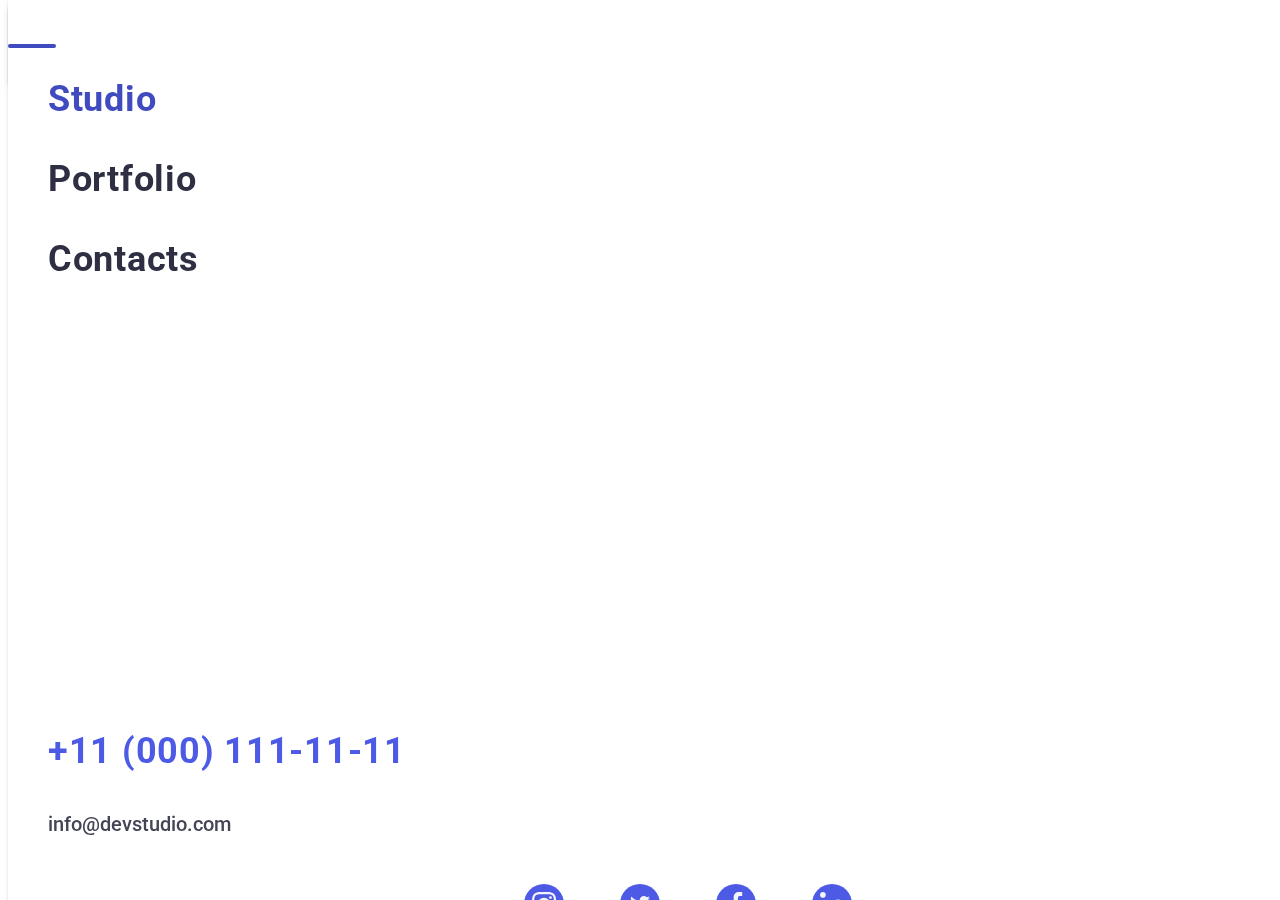
==== index.html @ 5cc1082a "." ====
<!DOCTYPE html>
<html lang="en">
  <head>
    <meta charset="UTF-8" />
    <meta name="viewport" content="width=device-width, initial-scale=1.0" />
    <title>Main Page</title>
    <link
      rel="stylesheet"
      href="https://cdnjs.cloudflare.com/ajax/libs/modern-normalize/1.1.0/modern-normalize.min.css"
      integrity="sha512-wpPYUAdjBVSE4KJnH1VR1HeZfpl1ub8YT/NKx4PuQ5NmX2tKuGu6U/JRp5y+Y8XG2tV+wKQpNHVUX03MfMFn9Q=="
      crossorigin="anonymous"
      referrerpolicy="no-referrer"
    />
    <link rel="preconnect" href="https://fonts.googleapis.com" />
    <link rel="preconnect" href="https://fonts.gstatic.com" crossorigin />
    <link
      href="https://fonts.googleapis.com/css2?family=Raleway:wght@800&family=Roboto:wght@400;500;700;900&display=swap"
      rel="stylesheet"
    />
    <link rel="stylesheet" href="./css/styles.css" />
    <link rel="stylesheet" href="./css/media.css" />
  </head>
  <body>
    <header class="header">
      <div class="container header-container">
        <nav class="header-nav">
          <a class="header-logo link" href="./index.html"
            >Web<span class="header-logo-studio">Studio</span></a
          >
          <button type="button" class="menu-open-btn" data-menu-open>
            <svg width="32" height="22" class="menu-open-icon">
               <use href="./images/icons.svg#icon-menu-burger"></use>
              </svg>
          </button>

          <ul class="header-list list">
            <li class="header-item">
              <a class="header-link link bottom-studio" href="./index.html"
                >Studio</a
              >
            </li>
            <li class="header-item">
              <a class="header-link link" href="./portfolio.html">Portfolio</a>
            </li>
            <li class="header-item">
              <a class="header-link link" href="">Contacts</a>
            </li>
          </ul>
        </nav>

        <address class="adress">
          <ul class="header-adress list">
            <li>
              <a class="link-tel link" href="mailto:info@devstudio.com"
                >info@devstudio.com</a
              >
            </li>
            <li>
              <a class="link-tel link" href="tel:+110001111111"
                >+11 (000) 111-11-11</a
              >
            </li>
          </ul>
        </address>
      </div>
     <div class="mob-menu is-hidden" data-menu>
       <div>
         <button type="button"  class="mob-menu-close-btn" data-menu-close>
            <svg class="mob-menu-close-btn-icon" width="8" height="8">
              <use href="./images/icons.svg#icon-close-black"></use>
            </svg>
          </button>
         <ul class="mob-menu-list list">
           <li class="mob-menu-item">
             <a class="mob-menu-link link bottom-studio" href="./index.html">Studio</a>
           </li>
           <li class="mob-menu-item">
             <a class="mob-menu-link link" href="./portfolio.html">Portfolio</a>
           </li>
           <li class="mob-menu-item">
             <a class="mob-menu-link link" href="">Contacts</a>
           </li>
          </ul>
       </div>
        <div>
          <ul class="mob-menu-adress list">
            <li class="mob-menu-adress-item">
               <a class="mob-menu-tel tel link" href="tel:+110001111111"
                >+11 (000) 111-11-11</a
              >
            </li>
            <li class="mob-menu-adress-item">
             <a class="mob-menu-tel link" href="mailto:info@devstudio.com"
                  >info@devstudio.com</a
                >
            </li>
          </ul>
          <ul class="mob-menu-soc-list list">
            <li class="mob-menu-soc-item">
              <a class="mob-menu-soc-link" href="">
                <svg width="24" height="24" class="mob-menu-soc-icon">
                  <use href="./images/icons.svg#icon-instagram"></use>
                </svg>
              </a>
            </li>
            <li class="mob-menu-soc-item">
              <a class="mob-menu-soc-link" href="">
                <svg width="24" height="20" class="mob-menu-soc-icon">
                  <use href="./images/icons.svg#icon-twitter"></use>
                </svg>
              </a>
            </li>
            <li class="mob-menu-soc-item">
              <a class="mob-menu-soc-link" href="">
                <svg width="24" height="24" class="mob-menu-soc-icon">
                  <use href="./images/icons.svg#icon-facebook"></use>
                </svg>
              </a>
            </li>
            <li class="mob-menu-soc-item">
              <a class="mob-menu-soc-link" href="">
                <svg width="24" height="24" class="mob-menu-soc-icon">
                  <use href="./images/icons.svg#icon-linkedin"></use>
                </svg>
              </a>
            </li>
          </ul>
        </div>
         
      </div>
    </header>
    <main>
      <!-- <section class="hero">
        <div class="container">
          <h1 class="hero-text">Effective Solutions for Your Business</h1>
          <button class="hero-btn" data-modal-open type="button">
            Order Service
          </button>
        </div>
      </section>

      <section class="about">
        <div class="container">
          <h2 class="visually-hidden">our program</h2>
          <ul class="about-list list">
            <li class="about-item">
              <div class="icon-container">
                <svg width="64">
                  <use href="./images/icons.svg#icon-antenna"></use>
                </svg>
              </div>
              <h3 class="about-top">Strategy</h3>
              <p class="about-bottom">
                Our goal is to identify the business problem to walk away with
                the perfect and creative solution.
              </p>
            </li>

            <li class="about-item">
              <div class="icon-container">
                <svg width="64">
                  <use href="./images/icons.svg#icon-clock"></use>
                </svg>
              </div>
              <h3 class="about-top">Punctuality</h3>
              <p class="about-bottom">
                Bring the key message to the brand's audience for the best price
                within the shortest possible time.
              </p>
            </li>

            <li class="about-item">
              <div class="icon-container">
                <svg width="64">
                  <use href="./images/icons.svg#icon-diagram"></use>
                </svg>
              </div>
              <h3 class="about-top">Diligence</h3>
              <p class="about-bottom">
                Research and confirm brands that present the strongest digital
                growth opportunities and minimize risk.
              </p>
            </li>

            <li class="about-item">
              <div class="icon-container">
                <svg width="64">
                  <use href="./images/icons.svg#icon-astronaut"></use>
                </svg>
              </div>
              <h3 class="about-top">Technologies</h3>
              <p class="about-bottom">
                Design practice focused on digital experiences. We bring forth a
                deep passion for problem-solving.
              </p>
            </li>
          </ul>
        </div>
      </section>

      <section class="doing section">
        <div class="container">
          <h2 class="about-title-doing">What are we doing</h2>
          <ul class="doing-list list">
            <li class="doing-item">
              <img
                srcset="./images/img1.jpg 1x, ./images/img1@2x.jpg 2x"
                src="./images/img1.jpg"
                alt="computer monitor"
                width="360"
              />
            </li>

            <li class="doing-item">
              <img
                srcset="./images/img2.jpg 1x, ./images/img2@2x.jpg 2x"
                src="./images/img2.jpg"
                alt="phone screen"
                width="360"
              />
            </li>

            <li class="doing-item">
              <img
                srcset="./images/img3.jpg 1x, ./images/img3@2x.jpg 2x"
                src="./images/img3.jpg"
                alt="laptop, smartphone in hand"
                width="360"
              />
            </li>
          </ul>
        </div>
      </section>

      <section class="team section">
        <div class="container">
          <h2 class="about-title">Our Team</h2>
          <ul class="team-list list">
            <li class="team-item">
              <img
                srcset="./images/team.jpg 1x, ./images/team@2x.jpg 2x"
                src="./images/team.jpg"
                alt="the man in the photo"
                width="264"
              />
              <div class="box-content">
                <h3 class="team-top">Mark Guerrero</h3>
                <p class="about-bottom">Product Designer</p>
                <ul class="team-soc-list list">
                  <li class="team-soc-item">
                    <a class="team-soc-link" href="">
                      <svg width="16" height="16" class="team-soc-icon">
                        <use href="./images/icons.svg#icon-instagram"></use>
                      </svg>
                    </a>
                  </li>
                  <li class="team-soc-item">
                    <a class="team-soc-link" href="">
                      <svg width="16" height="16" class="team-soc-icon">
                        <use href="./images/icons.svg#icon-twitter"></use>
                      </svg>
                    </a>
                  </li>
                  <li class="team-soc-item">
                    <a class="team-soc-link" href="">
                      <svg width="16" height="16" class="team-soc-icon">
                        <use href="./images/icons.svg#icon-facebook"></use>
                      </svg>
                    </a>
                  </li>
                  <li class="team-soc-item">
                    <a class="team-soc-link" href="">
                      <svg width="16" height="16" class="team-soc-icon">
                        <use href="./images/icons.svg#icon-linkedin"></use>
                      </svg>
                    </a>
                  </li>
                </ul>
              </div>
            </li>

            <li class="team-item">
              <img
                srcset="./images/team2.jpg 1x, ./images/team2@2x.jpg 2x"
                src="./images/team2.jpg"
                alt="the man in the photo"
                width="264"
              />
              <div class="box-content">
                <h3 class="team-top">Tom Ford</h3>
                <p class="about-bottom">Frontend Developer</p>
                <ul class="team-soc-list list">
                  <li class="team-soc-item">
                    <a class="team-soc-link" href="">
                      <svg width="16" height="16" class="team-soc-icon">
                        <use href="./images/icons.svg#icon-instagram"></use>
                      </svg>
                    </a>
                  </li>
                  <li class="team-soc-item">
                    <a class="team-soc-link" href="">
                      <svg width="16" height="16" class="team-soc-icon">
                        <use href="./images/icons.svg#icon-twitter"></use>
                      </svg>
                    </a>
                  </li>
                  <li class="team-soc-item">
                    <a class="team-soc-link" href="">
                      <svg width="16" height="16" class="team-soc-icon">
                        <use href="./images/icons.svg#icon-facebook"></use>
                      </svg>
                    </a>
                  </li>
                  <li class="team-soc-item">
                    <a class="team-soc-link" href="">
                      <svg width="16" height="16" class="team-soc-icon">
                        <use href="./images/icons.svg#icon-linkedin"></use>
                      </svg>
                    </a>
                  </li>
                </ul>
              </div>
            </li>

            <li class="team-item">
              <img
                srcset="./images/team3.jpg 1x, ./images/team3@2x.jpg 2x"
                src="./images/team3.jpg"
                alt="the girl in the photo"
                width="264"
              />
              <div class="box-content">
                <h3 class="team-top">Camila Garcia</h3>
                <p class="about-bottom">Marketing</p>
                <ul class="team-soc-list list">
                  <li class="team-soc-item">
                    <a class="team-soc-link" href="">
                      <svg width="16" height="16" class="team-soc-icon">
                        <use href="./images/icons.svg#icon-instagram"></use>
                      </svg>
                    </a>
                  </li>
                  <li class="team-soc-item">
                    <a class="team-soc-link" href="">
                      <svg width="16" height="16" class="team-soc-icon">
                        <use href="./images/icons.svg#icon-twitter"></use>
                      </svg>
                    </a>
                  </li>
                  <li class="team-soc-item">
                    <a class="team-soc-link" href="">
                      <svg width="16" height="16" class="team-soc-icon">
                        <use href="./images/icons.svg#icon-facebook"></use>
                      </svg>
                    </a>
                  </li>
                  <li class="team-soc-item">
                    <a class="team-soc-link" href="">
                      <svg width="16" height="16" class="team-soc-icon">
                        <use href="./images/icons.svg#icon-linkedin"></use>
                      </svg>
                    </a>
                  </li>
                </ul>
              </div>
            </li>

            <li class="team-item">
              <img
                srcset="./images/team4.jpg 1x, /images/team4@2x.jpg 2x"
                src="./images/team4.jpg"
                alt="the man in the photo"
                width="264"
              />
              <div class="box-content">
                <h3 class="team-top">Daniel Wilson</h3>
                <p class="about-bottom">UI Designer</p>
                <ul class="team-soc-list list">
                  <li class="team-soc-item">
                    <a class="team-soc-link" href="">
                      <svg width="16" height="16" class="team-soc-icon">
                        <use href="./images/icons.svg#icon-instagram"></use>
                      </svg>
                    </a>
                  </li>
                  <li class="team-soc-item">
                    <a class="team-soc-link" href="">
                      <svg width="16" height="16" class="team-soc-icon">
                        <use href="./images/icons.svg#icon-twitter"></use>
                      </svg>
                    </a>
                  </li>
                  <li class="team-soc-item">
                    <a class="team-soc-link" href="">
                      <svg width="16" height="16" class="team-soc-icon">
                        <use href="./images/icons.svg#icon-facebook"></use>
                      </svg>
                    </a>
                  </li>
                  <li class="team-soc-item">
                    <a class="team-soc-link" href="">
                      <svg width="16" height="16" class="team-soc-icon">
                        <use href="./images/icons.svg#icon-linkedin"></use>
                      </svg>
                    </a>
                  </li>
                </ul>
              </div>
            </li>
          </ul>
        </div>
      </section>
      <section class="customers section">
        <div class="container">
          <h2 class="customers-title">Customers</h2>
          <ul class="customers-list list">
            <li class="customers-item">
              <a class="customers-link" href="">
                <svg class="customers-soc-icon">
                  <use href="./images/icons.svg#icon-customer1"></use>
                </svg>
              </a>
            </li>
            <li class="customers-item">
              <a class="customers-link" href="">
                <svg class="customers-soc-icon">
                  <use href="./images/icons.svg#icon-customer2"></use>
                </svg>
              </a>
            </li>
            <li class="customers-item">
              <a class="customers-link" href="">
                <svg class="customers-soc-icon">
                  <use href="./images/icons.svg#icon-customer3"></use>
                </svg>
              </a>
            </li>
            <li class="customers-item">
              <a class="customers-link" href="">
                <svg class="customers-soc-icon">
                  <use href="./images/icons.svg#icon-customer4"></use>
                </svg>
              </a>
            </li>
            <li class="customers-item">
              <a class="customers-link" href="">
                <svg class="customers-soc-icon">
                  <use href="./images/icons.svg#icon-customer5"></use>
                </svg>
              </a>
            </li>
            <li class="customers-item">
              <a class="customers-link" href="">
                <svg class="customers-soc-icon">
                  <use href="./images/icons.svg#icon-customer6"></use>
                </svg>
              </a>
            </li>
          </ul>
        </div>
      </section>
    </main> -->

    <!-- <footer class="footer">
      <div class="container container-footer">
        <div class="footer-content">
          <div class="footer-container1">
            <a class="footer-logo link" href="./index.html"
              >Web<span class="logo-footer-studio">Studio</span></a
            >
            <p class="footer-text">
              Increase the flow of customers and sales for your business with
              digital marketing & growth solutions.
            </p>
          </div>
          <div class="footer-container2">
            <h3 class="footer-bottom-text">Social media</h3>
            <ul class="footer-soc-list list">
              <li class="footer-soc-item">
                <a class="footer-soc-link" href="">
                  <svg width="24" height="24" class="footer-soc-icon">
                    <use href="./images/icons.svg#icon-instagram"></use>
                  </svg>
                </a>
              </li>
              <li class="footer-soc-item">
                <a class="footer-soc-link" href="">
                  <svg width="24" height="24" class="footer-soc-icon">
                    <use href="./images/icons.svg#icon-twitter"></use>
                  </svg>
                </a>
              </li>
              <li class="footer-soc-item">
                <a class="footer-soc-link" href="">
                  <svg width="24" height="24" class="footer-soc-icon">
                    <use href="./images/icons.svg#icon-facebook"></use>
                  </svg>
                </a>
              </li>
              <li class="footer-soc-item">
                <a class="footer-soc-link" href="">
                  <svg width="24" height="24" class="footer-soc-icon">
                    <use href="./images/icons.svg#icon-linkedin"></use>
                  </svg>
                </a>
              </li>
            </ul>
          </div>
          <div class="footer-container3">
            <h3 class="footer-bottom-text">Subscribe</h3>
            <form class="footer-form">
              <label class="footer-label">
                <input
                  class="footer-input"
                  type="email"
                  name="user-email"
                  placeholder="E-mail"
                  required
                />
              </label>

              <button class="footer-button" type="submit">
                Subscribe<svg width="24" height="20">
                  <use href="./images/icons.svg#icon-icon-footer-button"></use>
                </svg>
              </button>
            </form>
          </div>
        </div>
      </div>
    </footer> -->

    <div class="backdrop is-hidden" data-modal>
      <div class="modal">
        <button type="button" class="modal-close-btn" data-modal-close>
          <svg class="modal-close-btn-icon" width="8" height="8">
            <use href="./images/icons.svg#icon-close-black"></use>
          </svg>
        </button>
        <p class="modal-title">Leave your contacts and we will call you back</p>
        <form class="modal-form">
          <div class="modal-field">
            <label for="user-name" class="modal-label-txt">Name</label>
            <div class="input-wrap">
              <input
                class="modal-input"
                name="user-name"
                type="text"
                required
                id="user-name"
              />
              <svg class="modal-input-icon" width="18" height="18">
                <use href="./images/icons.svg#icon-person"></use>
              </svg>
            </div>
          </div>

          <div class="modal-field">
            <label for="user-phone" class="modal-label-txt">Phone</label>
            <div class="input-wrap">
              <input
                class="modal-input"
                name="user-phone"
                type="text"
                required
                id="user-phone"
              />
              <svg class="modal-input-icon" width="18" height="24">
                <use href="./images/icons.svg#icon-phone"></use>
              </svg>
            </div>
          </div>

          <div class="modal-field">
            <label for="user-email" class="modal-label-txt">Email</label>
            <div class="input-wrap">
              <input
                class="modal-input"
                name="user-email"
                type="text"
                required
                id="user-email"
              />
              <svg class="modal-input-icon" width="18" height="24">
                <use href="./images/icons.svg#icon-email"></use>
              </svg>
            </div>
          </div>

          <div class="modal-field-comment">
            <label for="user-comment" class="modal-label-txt">Comment</label>
            <textarea
              class="modal-textarea"
              name="user-comment"
              id="user-comment"
              placeholder="Text input"
            ></textarea>
          </div>
          <div class="modal-field-check">
            <input
              class="modal-check visually-hidden"
              type="checkbox"
              id="privacy"
              name="user-privacy"
              value="true"
            />
            <label for="privacy" class="check-text">
              <span>
                <svg class="check-icon" width="10" height="8">
                  <use href="./images/icons.svg#icon-check-mark"></use>
                </svg>
              </span>
              I accept the terms and conditions of the
              <a class="a-text" href="">Privacy Policy</a>
            </label>
          </div>
          <button class="modal-btn" type="submit">Send</button>
        </form>
      </div>
    </div>
    <script src="./js/modal.js"></script>
    <script src="./js/mobile-menu.js"></script>
  </body>
</html>
---- css/styles.css ----
p,
h1,
h2,
h3,
h4,
h5,
h6{
  margin: 0;
}
ul{
    padding-left: 0;
    margin: 0;
}
body{
    font-family: "Roboto", sans-serif;
    color:var(--primary-color);
}
img{
    display: block;
    width: 100%;
    height: auto;
}
button{
    cursor: pointer;
}
:root{
--primary-color: #434455;
--secondary-color: #2E2F42;
--brand-color:#4D5AE5;
--Pressed-state:#404BBF;
--text-btn-color:#FFFFFF;
--light-mode-backgrounds: #F4F4FD;
--accent:#E7E9FC;
--light-slate:#8E8F99;
--green:#31D0AA;
--modal-bgr:#FCFCFC;
--card-set-gap: 24px;
--transition-duration-and-fund: 250ms cubic-bezier(0.4, 0, 0.2, 1) ;
}
.link{
    text-decoration: none;
}
.list{
    list-style: none;
}
.container{
    width: 100%;
    padding-left: 16px;
    padding-right: 16px;
    margin: 0 auto;
}
.section{
    padding-top: 96px;
    padding-bottom: 96px;
}
   /**--------HEADER-------*/ 

.header{
    width: 100%;
    padding-top: 24px;
    padding-bottom: 24px;
    background-color:var(--text-btn-color);
    border-bottom: 1px solid var(--accent);
    box-shadow: 0px 2px 1px rgba(46, 47, 66, 0.08), 0px 1px 1px rgba(46, 47, 66, 0.16), 0px 1px 6px rgba(46, 47, 66, 0.08);
}
.header-logo{
    font-family: 'Raleway', sans-serif;
    font-weight: 800;
    font-size: 18px;
    line-height: 1.17;
    letter-spacing:  0.03em;
    text-transform: uppercase;
    color:var(--brand-color);
    margin-right: 76px;
}
.header-logo-studio{
 color: var(--secondary-color);
} 
.menu-open-btn{
    border: none;
    border-color: transparent;
}
.menu-open-icon{
    fill: var(--secondary-color);
}
.header-list{
    display: none;   
}
.header-adress{
    display: none;
}
.header-nav{
    display: flex;
    align-items: center;
    margin-right: auto;
}

.mob-menu {
    position: fixed;
    top: 0;
    z-index: 1;
    width: 100%;
    height: 100%;
    background: var(--text-btn-color);
    box-shadow: 0px 2px 1px rgba(46, 47, 66, 0.08), 0px 1px 1px rgba(46, 47, 66, 0.16), 0px 1px 6px rgba(46, 47, 66, 0.08);
    padding: var(--card-set-gap) var(--card-set-gap) 40px 40px;
    display: flex;
    flex-direction: column;
    justify-content: space-between;
    overflow: auto;
    
}
.mob-menu-close-btn {
    
    display: flex;
    margin-left: auto;
    justify-content: center;
    align-items: center;
    width: 24px; 
    height: 24px;
    background-color: var(--text-btn-color);
    border: 1px solid var(--accent);
    border-radius: 50%;
    transition: background-color var(--transition-duration-and-fund);
    margin-bottom: 32px;
}
.mob-menu-item:not(:last-child) {
    margin-bottom: 40px;
}
.mob-menu-link {
    font-weight: 700;
    font-size: 36px;
    line-height: 1.11;
    letter-spacing: 0.02em;
    text-transform: capitalize;
    color: var(--secondary-color);
}
.mob-menu-adress-item{
    margin-top: 40px;
}
.mob-menu-tel{
    font-weight: 500;
    font-size: 20px;
    line-height: 1.2;
    color: var(--primary-color);
}
.tel {
    font-weight: 700;
    font-size: 36px;
    line-height: 1.11;
    letter-spacing: 0.02em;
    text-transform: capitalize;
    color: var(--brand-color);

}
.mob-menu-soc-list {
    display: flex;
    justify-content: center;
    gap: 56px;
    margin-top: 48px; 
}
.mob-menu-soc-item {
    width: 40px;
    height: 40px;
}
.mob-menu-soc-link {
    width: 100%;
    height: 100%;
    border-radius: 50%;
    background-color: var(--brand-color);
    color: var(--light-mode-backgrounds);
    display: flex;
    align-items: center;
    justify-content: center;
    transition: background-color var(--transition-duration-and-fund) ;
}
.team-soc-link:active{
    background-color: var(--Pressed-state); 
}



/**--------HERO-------*/ 
/**скритий заголовок*/
.visually-hidden{
    position: absolute;
    width: 1px;
    height: 1px;
    margin: -1px;
    border: 0;
    padding: 0;
    white-space: nowrap;
    clip-path: inset(100%);
    clip: rect(0 0 0 0);
    overflow: hidden;
}
.hero{
    display: flex;
    justify-content: center;
    width : 100%;
    margin: 0 auto;
    background-color:var(--secondary-color);
    padding-top: 112px;
    padding-bottom: 112px;
    text-align: center; 
    background-image:linear-gradient(
        rgba(46, 47, 66, 0.7),
        rgba(46, 47, 66, 0.7)
        ), 
        url(../images/hero-mobile-bg.jpg);
    background-repeat: no-repeat;
    background-position: center;
    background-size: cover;
}
.hero-text{
    font-weight:700;
    font-size: 36px;
    letter-spacing: 0.02em;
    line-height: 1.11;
    color:var(--text-btn-color);
    max-width: 320px;
    margin: 0 auto;
    margin-bottom: 72px;
}
.hero-btn{
    font-weight: 500;
    font-size: 16px;
    line-height: 1.5;
    letter-spacing: 0.04em;
    background-color: var(--brand-color);
    border: 0px solid transparent;
    box-shadow: 0px 4px 4px rgba(0, 0, 0, 0.15);
    border-radius: 4px; 
    color: var(--text-btn-color);
    padding: 16px 32px;
    display: block;
    margin: 0 auto;
    min-width: 169px;
    transition:background-color var(--transition-duration-and-fund);
}
.hero-btn:hover,
.hero-btn:focus{
    background-color: var(--Pressed-state);
    border: 0px solid transparent;
}
/**--------ABOUT-------*/ 
.about{
    padding-top: 96px;
    padding-bottom: 96px;
}
.about-title{
    font-weight: 700;
    font-size: 36px;
    line-height: 1.11;
    letter-spacing: 0.02em;
    text-transform: capitalize;
    text-align: center;
    color: var(--secondary-color);
}
.about-top{
    font-weight: 700;
    font-size: 36px;
    line-height: 1.11;
    text-align: center;
    letter-spacing: 0.02em;
    text-transform: capitalize;
    color:var(--secondary-color);
    margin-bottom: 8px; 
}
.about-bottom{
    font-weight: 500;
    font-size: 16px;
    line-height: 1.5;
    letter-spacing: 0.02em;
    color: var(--primary-color); 
}
.about-list{
    display: flex;
    flex-wrap: wrap;
    row-gap:calc(var(--card-set-gap)*3);
}
.about-item{
    width: 100%;
}
.icon-container{
    display: none;
}
.doing{
    display: none;
}
/**--------TEAM-------*/
.team{
    background-color: var(--light-mode-backgrounds);  
}  
.team-top{
    font-weight: 500;
    font-size: 20px;
    line-height: 1.2;
    text-align: center;
    letter-spacing: 0.02em;
    color:var(--secondary-color);
    margin-bottom: 8px; 
}
.team-item{
    background-color: var(--text-btn-color);
    width: 100%;
    box-shadow: 0px 1px 6px rgba(46, 47, 66, 0.08), 0px 1px 1px rgba(46, 47, 66, 0.16), 0px 2px 1px rgba(46, 47, 66, 0.08);
    border-radius: 0px 0px 4px 4px;
    justify-content: center;
}
.team-list{
    display: flex;
    flex-wrap: wrap;
    margin-top: 72px; 
    column-gap: var(--card-set-gap);
    row-gap: calc(var(--card-set-gap)*3 ); 
}
.box-content{
    padding: 32px 16px;
    text-align: center;
}
.team-soc-list{
    display: flex;
    justify-content: center ;
    gap: var(--card-set-gap);
    margin-top: 8px;   
}
.team-soc-item{
    width: 40px;
    height: 40px;
}
.team-soc-link{
    width: 100%;
    height: 100%;
    border-radius: 50%;
    background-color: var(--brand-color);
    color: var(--light-mode-backgrounds);
    display: flex;
    align-items: center;
    justify-content: center;
    transition: background-color var(--transition-duration-and-fund) ;
}
.team-soc-link:hover,.team-soc-link:focus{
    background-color: var(--Pressed-state);
}
.team-soc-link:active{
    background-color: var(--Pressed-state); 
}

/**-------CUSTOMERS-------*/
.customers-title{
    font-weight: 700;
    font-size: 36px;
    line-height: 1.11;
    letter-spacing: 0.02em;
    text-transform: capitalize;
    text-align: center;
    color: var(--secondary-color); 
    margin-bottom: 72px;
}
.customers-list{
    display: flex;
    flex-wrap: wrap;
    column-gap: 16px;
    row-gap: calc(var(--card-set-gap)*3); 
    justify-content: center;
}
.customers-link{
    width: 190px;
    height: 88px; 
    border: 1px solid var(--light-slate);
    border-radius: 4px;
    display: flex;
    align-items: center;
    justify-content: center;
    color: var(--light-slate);
    transition: color var(--transition-duration-and-fund),border-color var(--transition-duration-and-fund);
}
.customers-soc-icon{
    width: 104px;
    height: 56px;
    fill: currentColor;
}

.customers-link:hover,
.customers-link:focus{
    color: var(--Pressed-state);
    border-color:1px solid var(--Pressed-state);
}
/**--------FOOTER-------*/ 
.footer{
    background-color: var(--secondary-color);
    padding: 97px 15px;
}
.container-footer{
    display: flex;
    flex-wrap: wrap;
    justify-content: center;
    align-items: center;
    text-align: center;
    gap: var(--card-set-gap)*3;
}
  
.logo-footer-studio{
    color: var(--light-mode-backgrounds);
}
.footer-text{
    max-width: 264px;
    font-size: 16px;
    line-height: 1.5;
    letter-spacing: 0.02em;
    color:var(--accent);
    margin-top: 16px;
}
.footer-logo{
    font-family: 'Raleway', sans-serif;
    font-weight: 800;
    font-size: 18px;
    line-height: 1.17;
    letter-spacing: 0.03em;
    text-transform: uppercase;
    color:var(--brand-color);
}
.footer-bottom-text{
    font-weight: 500;
    font-size: 16px;
    line-height: 1.5; 
    letter-spacing: 0.02em;
    color: var(--text-btn-color);
    margin-bottom: 16px;
}

.footer-soc-list{
    display: flex;
    justify-content: center;
    gap: 16px;
    margin-top: 16px;
}
.footer-soc-item{
    width: 40px;
    height: 40px;
}
.footer-soc-link{
    width: 100%;
    height: 100%;
    border-radius: 50%;
    background-color: var(--brand-color);
    color: var(--text-btn-color);
    display: flex;
    align-items: center;
    justify-content: center;
    transition:background-color var(--transition-duration-and-fund);
}
.footer-soc-link:hover,
.footer-soc-link:focus{
    background-color: var(--green);
}
.footer-soc-link:active{
    background-color: var(--green);
}
.footer-container3{
    margin-left: 80px;
    width: 453px;
}
.footer-form{
    display: flex;
    gap: var(--card-set-gap);
}
.footer-label{
    min-width: 264px;
}
.footer-input{
    border: 1px solid var(--text-btn-color);
    filter: drop-shadow(0px 4px 4px rgba(0, 0, 0, 0.15));
    border-radius: 4px;
    width: 100%;
    font-size: 12px;
    line-height: 2;
    display: block;
    align-items: center;
    letter-spacing: 0.04em;
    color: var(--text-btn-color);
    padding: 8px 16px;
    background-color: var(--secondary-color);  
}
.footer-input::placeholder{
    color: var(--text-btn-color);
}
.footer-button{
    background-color: var(--brand-color);
    border-radius: 4px;  
    font-weight: 500;
    font-size: 16px;
    line-height: 1.5;
    display: flex;
    text-align: center;
    letter-spacing: 0.04em;
    color:var(--text-btn-color);
    border: 0px solid transparent;
    min-width: 165px;
    justify-content: center;
    align-items: center;
    padding: 8px 24px;
    gap: 16px;
    transition:background-color var(--transition-duration-and-fund);
}
.footer-button:hover,
.footer-button:focus{
    background-color: var(--Pressed-state);
}

/**-------MODAL--------*/
.backdrop{
    position: fixed;
    top: 0;
    left: 0;
    z-index: 100;
    width: 100%;
    height: 100%;
    background-color: rgba(46, 47, 66, 0.4);
    transition: opacity var(--transition-duration-and-fund), visibility var(--transition-duration-and-fund);
}
.backdrop.is-hidden{
    opacity: 0;
    visibility: hidden;
    pointer-events: none;
}
.backdrop{
    position: fixed;
    top: 0;
    left: 0;
    z-index: 100;
    width: 100%;
    height: 100%;
    background-color: rgba(46, 47, 66, 0.4);
    transition: opacity var(--transition-duration-and-fund), visibility var(--transition-duration-and-fund);
}
.backdrop.is-hidden{
    opacity: 0;
    visibility: hidden;
    pointer-events: none;
}
.modal{
    position: absolute;
    top: 50%;
    left: 50%;
    transform: translate(-50%, -50%) scaleY(1);
    transition: transform var(--transition-duration-and-fund);
    width: 100%;
    max-width: 392px;
    min-height: 576px;
    background-color: var(--modal-bgr);
    box-shadow: 0px 1px 1px rgba(0, 0, 0, 0.14), 0px 1px 3px rgba(0, 0, 0, 0.12), 0px 2px 1px rgba(0, 0, 0, 0.2);
    border-radius: 4px;
    padding: 72px 16px 24px 16px;
}
.backdrop.is-hidden .modal{
    transform: translate(-50%, -50%) scaleY(0);
}
.modal-close-btn{
    position: absolute;
    top: 24px;
    right: 24px;
    display: flex;
    justify-content: center;
    align-items: center;
    width: 24px; 
    height: 24px;
    background-color: var(--accent);
    border: 1px solid rgba(0, 0, 0, 0.1);
    border-radius: 50%;
    transition: background-color var(--transition-duration-and-fund);
}
.modal-close-btn:hover,
.modal-close-btn:focus{
    background-color: var(--Pressed-state);
    border-color: transparent;  
}
.modal-close-btn-icon{
    transition: fill var(--transition-duration-and-fund);
}
.modal-close-btn:hover,
.modal-close-btn:focus {
    fill: var(--text-btn-color);
}
.modal-title{
    font-weight: 500;
    font-size: 16px;
    line-height: 1.5;
    text-align: center;
    margin-bottom: 16px;
    color: var(--secondary-color);
}
.input-wrap{
    position: relative;
}
.modal-input{
    width: 100%;
    height: 40px;
    border: 1px solid rgba(46, 47, 66, 0.4);
    border-radius: 4px;
    padding-left: 38px;
    padding-top: 11px;
    padding-bottom: 11px;
    background-color: var(--modal-bgr);
    outline: transparent;
    transition: border-color var(--transition-duration-and-fund);
}
.modal-input-icon{
    color: var(--secondary-color);
    position: absolute;
    left: 19px;
    top: 50%;
    transform: translateY(-50%);
    transition: fill var(--transition-duration-and-fund);
}
.modal-input:hover,
.modal-input:focus {
    border-color: var(--brand-color);
}
.modal-input:hover + .modal-input-icon,
.modal-input:focus + .modal-input-icon{
    fill: var(--brand-color);
}

.modal-field{
  margin-bottom: 8px;
}
.modal-field-comment{
    margin-bottom: 16px;
}
.modal-field-check{
    margin-bottom: 24px;
}
.modal-label-txt{
    display: block;
    font-size: 12px;
    line-height: 1.17;
    letter-spacing: 0.04em;
    color: var(--light-slate);
    margin-bottom: 4px;
}
.modal-textarea{
    width: 100%;
    height: 120px;
    font-size: 12px;
    line-height: 1.17;
    border: 1px solid rgba(46, 47, 66, 0.4);
    border-radius: 4px;
    background-color: var(--modal-bgr);
    resize: none;
    padding-left: 16px;
    padding-top: 8px;
    display: block;
    outline: transparent;
    transition: border-color var(--transition-duration-and-fund);
}
.modal-textarea::placeholder{
    font-size: 12px;
    line-height: 1.17;
    color: rgba(46, 47, 66, 0.4);
}
.modal-textarea:hover,
.modal-textarea:focus{
    border-color: var(--brand-color);
}
.check-text{
    display: flex;
    gap: 8px;
    font-size: 12px;
    line-height: 1.17;
    letter-spacing: 0.04em; 
    color: var(--light-slate);
}
.check-text span{
    display: flex;
    width: 16px;
    height: 16px;
    border: 1px solid rgba(46, 47, 66, 0.4);
    border-radius: 2px;
    align-items: center;
    justify-content: center;
    fill: transparent;
}
.a-text{
    color: var(--brand-color);
}
.modal-check:checked + .check-text span {
    background-color: var(--Pressed-state);
    border: none;
    fill: var(--light-mode-backgrounds);
}
.modal-btn{
    display: block;
    min-width: 169px;
    background-color:var(--brand-color);
    box-shadow: 0px 4px 4px rgba(0, 0, 0, 0.15);
    border-radius: 4px;
    border: 0px solid transparent;
    font-weight: 500;
    font-size: 16px;
    line-height: 24px;
    letter-spacing: 0.04em;
    color: var(--text-btn-color);
    padding: 16px 32px;
    margin: 0 auto;
    transition: background-color var(--transition-duration-and-fund),border var(--transition-duration-and-fund);
}
.modal-btn:hover,
.modal-btn:focus{
    background-color: var(--Pressed-state);
    border: 0px solid transparent;
}
/**--------PORTFOLIO-------*/ 
.bottom-portfolio{
    color: var(--Pressed-state);
}
.bottom-portfolio::after{
    position: absolute;
    content: "";
    width: 66px;
    height: 4px;
    left: 0px;
    top: 44px;
    background:var(--Pressed-state);
    border-radius: 2px;
}
.choice-btn{
    font-family: 'Roboto',sans-serif;
    font-weight: 500;
    font-size: 16px;
    line-height: 1.5;
    letter-spacing: 0.04em;
    background-color: var(--light-mode-backgrounds);
    color: var(--brand-color);
    border: 1px solid var(--accent);
    border-radius: 4px;
    padding: 12px 24px;
    display: block;
    margin: 0 auto;  
    min-width: 69px;
    transition: border-color var(--transition-duration-and-fund), background-color var(--transition-duration-and-fund),color var(--transition-duration-and-fund), box-shadow var(--transition-duration-and-fund) ;
}
.choice-btn:hover,
.choice-btn:focus{
    background-color: var(--Pressed-state);
    color: var(--text-btn-color);
    border-color: transparent;
    box-shadow: 0px 3px 1px rgba(0, 0, 0, 0.1), 0px 2px 1px rgba(0, 0, 0, 0.08), 0px 2px 2px rgba(0, 0, 0, 0.12);
}
.choice-btn:active{
    background-color: var(--Pressed-state);
    color: var(--text-btn-color) ;
    border-color: transparent;
    box-shadow: 0px 3px 1px rgba(0, 0, 0, 0.1), 0px 2px 1px rgba(0, 0, 0, 0.08), 0px 2px 2px rgba(0, 0, 0, 0.12);
}
.choice{
    padding-top: 96px;
    padding-bottom: 120px;
}
.choice-list{
    margin-bottom: 72px;
    display: flex;
    flex-wrap: wrap; 
    justify-content: center;
    gap: var(--card-set-gap); 
}
/**---------GALERY-----*/
.txt-top{
    font-weight: 500;
    font-size: 20px;
    line-height: 1.2;
    letter-spacing: 0.02em;
    color: var(--secondary-color);
}
.txt-bottom{
    font-size: 16px;
    line-height: 1.5;
    letter-spacing: 0.02em;
    color: var(--primary-color);
    margin-top: 8px;
 
}
.card-content{
    padding-top: 32px;
    padding-left: 16px;
    padding-bottom: 32px;
    border-left: 1px solid var(--accent);
    border-bottom: 1px solid var(--accent);
    border-right: 1px solid var(--accent); 
}
.galery-link{
    display:block;
    transition: box-shadow var(--transition-duration-and-fund);
}
.galery-link:hover,
.galery-link:focus{
    box-shadow: 0px 1px 6px rgba(46, 47, 66, 0.08), 0px 1px 1px rgba(46, 47, 66, 0.16), 0px 2px 1px rgba(46, 47, 66, 0.08);
    transition: transform var(--transition-duration-and-fund);
}
.galery-link:hover .overlay,
.galery-link:focus .overlay{
    transform: translate(0, 0); 
} 
.galery-list{
    display: flex;
    flex-wrap: wrap;
    column-gap: var(--card-set-gap);
    row-gap: calc(var(--card-set-gap)*2 );
}
.galery-item{
   flex-basis: calc((100% - 2 * var(--card-set-gap))/3);
}
.galery-list-img-wrapper{
    position: relative;
    overflow: hidden;
}
.overlay{
    position: absolute;
    left: 0;
    top: 0;
    width: 100%;
    height: 100%;
    overflow: auto;
    transform: translate(0, 100%); 
    transition: transform var(--transition-duration-and-fund);
    font-size: 16px;
    line-height: 1.5;
    letter-spacing: 0.02em;
    color: var(--light-mode-backgrounds);
    background-color: var(--brand-color);
    padding: 40px 32px 0 32px; 
}
---- css/media.css ----
/**--------MIN-WIDTH 428PX-------*/ 
@media screen and (min-width:428px){
    .container{
        width: 428px;
    }
    .customers-item{
        width: calc((100% - 16px) / 2);
   }
    .team > .container {
        max-width: 296px;
    }
   
}

@media screen and (min-device-pixel-ratio: 2),screen and (min-resolution: 192dps) {
    .hero{
        background-image:linear-gradient(
        rgba(46, 47, 66, 0.7),
        rgba(46, 47, 66, 0.7)
        ),  url(../images/hero-mobile-bg@2x.jpg);
    }
    }

/**--------MIN-WIDTH 768PX-------*/ 
@media screen and (min-width:768px) {

    .container {
        width: 768px;
    }
    .header-list{
    display: flex;
    gap: 40px;
}
.header-adress{
    display: flex;
    gap: 40px;
}

.header-container{
    display: flex;
    align-items: center;
}

.header-link{
    position: relative;
    font-weight: 500;
    font-size: 16px;
    line-height: 1.5;
    letter-spacing: 0.02em;
    color:var(--secondary-color); 
    transition: color var(--transition-duration-and-fund);
}
.bottom-studio{
color: var(--Pressed-state);
}
.bottom-studio::after{
    position: absolute;
    content: "";
    width: 48px;
    height: 4px;
    left: 0px;
    top: 44px;
    background-color:var(--Pressed-state);
    border-radius: 2px;
} 
.header-link:hover,
.header-link:focus{
    color:var(--Pressed-state);
}
.header-link:active {
    color:var(--Pressed-state);
}
.adress{
    font-style: normal; 
}
.link-tel{
    list-style: none;
    font-size: 16px;
    line-height: 1.5;
    letter-spacing: 0.02em;
    color: var(--primary-color); 
    transition: color var(--transition-duration-and-fund);
}
.link-tel:hover,
.link-tel:focus{
    color:var(--Pressed-state);
}

.link-tel:active{
    color:var(--Pressed-state);
}
    .hero{
        background-image: linear-gradient(
        rgba(46, 47, 66, 0.7),
        rgba(46, 47, 66, 0.7)
        ), url(../images/hero-tablet-bg.jpg) ;
    }
    .about-list{
        column-gap: var(--card-set-gap);
        row-gap: calc(var(--card-set-gap)*3 );
    }
    .about-item{
       width: calc((100% - var(--card-set-gap)) / 2); 
    }
    .about-top{
        text-align: left;
    }
    .team > .container {
        max-width: 584px;
    }
    .team-item{
        width: calc((100% - var(--card-set-gap)) / 2);
    } 
    .team-list{
        column-gap: var(--card-set-gap);
        row-gap: calc(var(--card-set-gap)*3 );
    }
    .customers > .container {
        max-width: 584px;
    }
    .customers-list{
        column-gap: var(--card-set-gap);
        row-gap: calc(var(--card-set-gap)*3 );
    }
    .customers-item{
      width: calc((100% - 2 * var(--card-set-gap)) / 3);
    }
    .customers-link{
        width: 168px;
        height: 88px; 
    }
     .footer > .container {
        max-width: 584px;
    } 
    .modal {
     max-width: 408px;
     padding: 72px 24px 24px 24px;
    }
}
     
@media screen and (min-device-pixel-ratio: 2),screen and (min-resolution: 192dps) {
    .hero{
        background-image:linear-gradient(
        rgba(46, 47, 66, 0.7),
        rgba(46, 47, 66, 0.7)
        ),  url(../images/hero-tablet-bg@2x.jpg);
    }
} 

/**--------MIN-WIDTH 1158PX-------*/  
@media screen and (min-width:1158px){
    .container {
        width: 1158px;
        padding-left: 15px;
        padding-right: 15px;
    }
    .section{
        padding-top: 120px;
        padding-bottom: 120px;
    }
    .hero{
       max-width : 1440px; 
       background-image:linear-gradient(
        rgba(46, 47, 66, 0.7),
        rgba(46, 47, 66, 0.7)
        ),  url(../images/hero-desctop-bg.jpg);
    }
    .about{
        padding-top: 120px;
        padding-bottom: 0;
    }
     .about-list{
        gap: var(--card-set-gap);
    }
     .about-item{
        flex-basis: calc((100% - 3 * var(--card-set-gap)) / 4); 
    }
     .icon-container{
        width: 264px;
        height: 112px;
        display: flex;
        align-items: center;
        justify-content: center;
        background-color: var(--light-mode-backgrounds);
        border-radius: 4px;
        margin-bottom: 8px;
    }
    .about-top{
        font-weight: 500;
        font-size: 20px;
        line-height: 1.2;
    }
    .about-bottom{
        font-weight: 400;
    }
    .about-title-doing{
        font-weight: 700;
        font-size: 36px;
        line-height: 1.11;
        letter-spacing: 0.02em;
        text-transform: capitalize;
        text-align: center;
        color: var(--secondary-color);
        margin-bottom: 72px;
    }
    .doing{
       display: flex;
    }
    .doing-list{
        display: flex;
        flex-wrap: wrap;
        gap: var(--card-set-gap);
    }
    .doing-item{
        flex-basis: calc((100% - 2 * var(--card-set-gap)) / 3);
        border: 1px solid var(--accent);
    }
    .team > .container {
        max-width: 1158px;
    }
    .team-item{
        width: calc((100% - 3 * var(--card-set-gap)) / 4);
    }
    .team-list{
        gap: var(--card-set-gap);
    }
    .customers > .container {
        max-width: 1158px;
    }
    .customers-list{
        gap: var(--card-set-gap);
    }
    .customers-item{
        width: 168px;
        height: 88px;  ;
    }
    .modal {
     max-width: 408px;
     height: 584px;
    }

}

@media screen and (min-device-pixel-ratio: 2),screen and (min-resolution: 192dps) {
    .hero{
        background-image:linear-gradient(
        rgba(46, 47, 66, 0.7),
        rgba(46, 47, 66, 0.7)
        ),  url(../images/hero-desctop-bg@2x.jpg);
    }
}
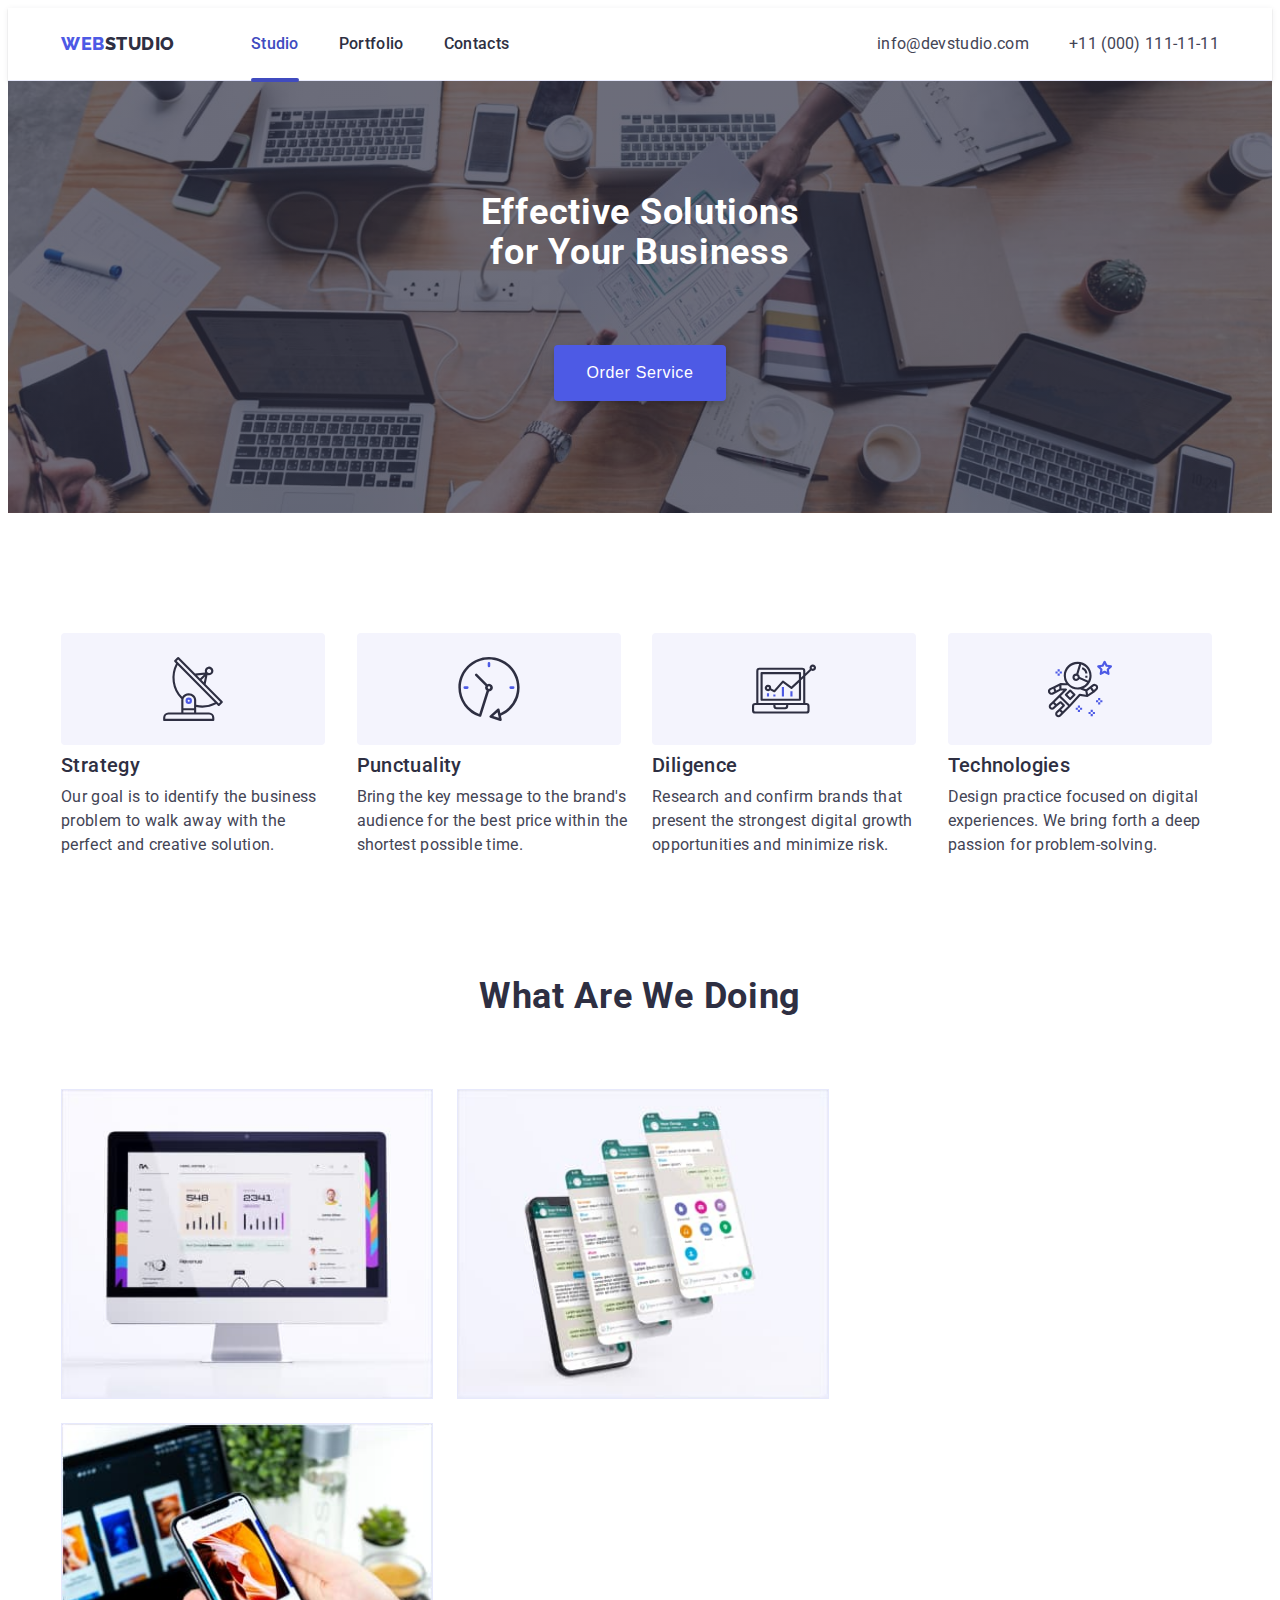
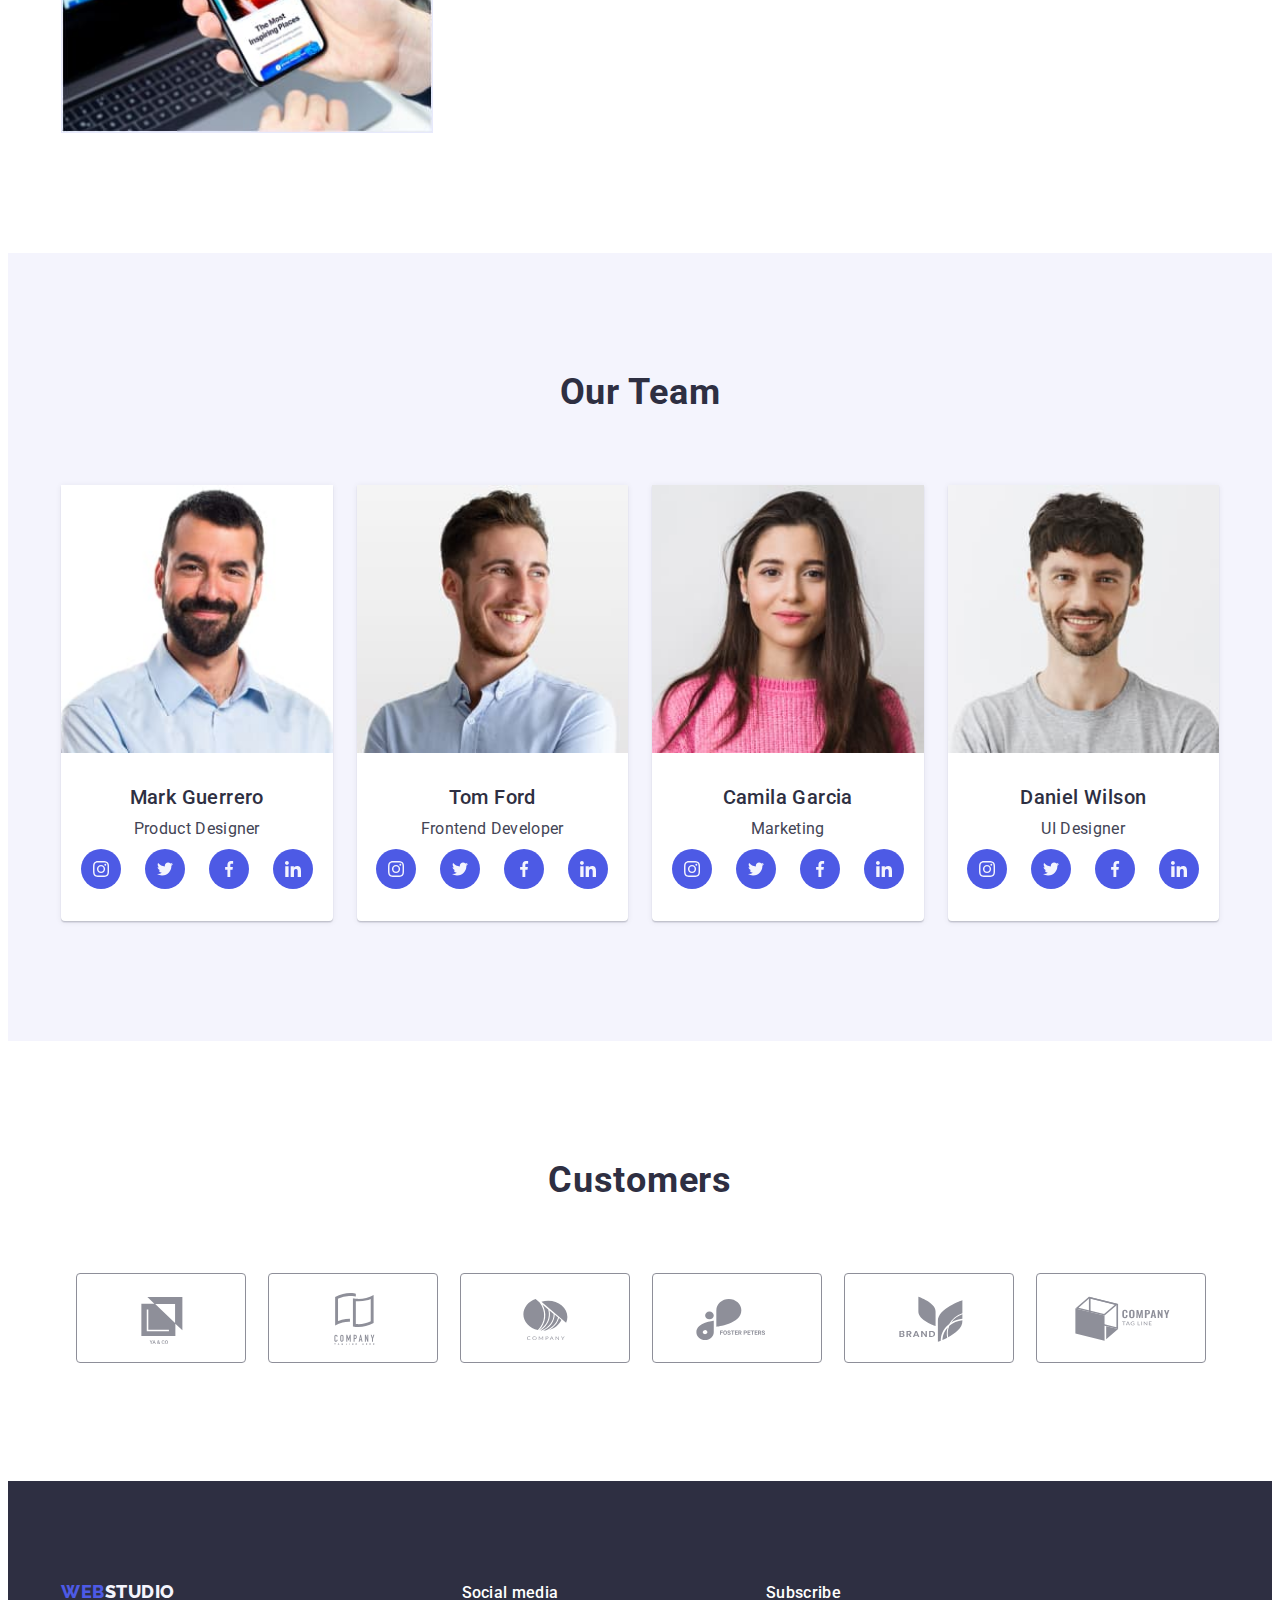
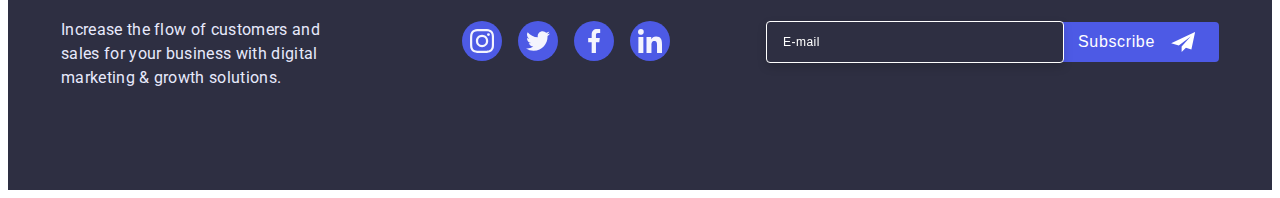
==== commit 4e427a4e: "/" ====
--- a/index.html
+++ b/index.html
@@ -27,12 +27,6 @@
           <a class="header-logo link" href="./index.html"
             >Web<span class="header-logo-studio">Studio</span></a
           >
-          <button type="button" class="menu-open-btn" data-menu-open>
-            <svg width="32" height="22" class="menu-open-icon">
-               <use href="./images/icons.svg#icon-menu-burger"></use>
-              </svg>
-          </button>
-
           <ul class="header-list list">
             <li class="header-item">
               <a class="header-link link bottom-studio" href="./index.html"
@@ -61,38 +55,47 @@
               >
             </li>
           </ul>
+          <button type="button" class="menu-open-btn" data-menu-open>
+            <svg width="32" height="22" class="menu-open-icon">
+              <use href="./images/icons.svg#icon-menu-burger"></use>
+            </svg>
+          </button>
         </address>
       </div>
-     <div class="mob-menu is-hidden" data-menu>
-       <div>
-         <button type="button"  class="mob-menu-close-btn" data-menu-close>
+      <div class="mob-menu is-hidden" data-menu>
+        <div>
+          <button type="button" class="mob-menu-close-btn" data-menu-close>
             <svg class="mob-menu-close-btn-icon" width="8" height="8">
               <use href="./images/icons.svg#icon-close-black"></use>
             </svg>
           </button>
-         <ul class="mob-menu-list list">
-           <li class="mob-menu-item">
-             <a class="mob-menu-link link bottom-studio" href="./index.html">Studio</a>
-           </li>
-           <li class="mob-menu-item">
-             <a class="mob-menu-link link" href="./portfolio.html">Portfolio</a>
-           </li>
-           <li class="mob-menu-item">
-             <a class="mob-menu-link link" href="">Contacts</a>
-           </li>
-          </ul>
-       </div>
+          <ul class="mob-menu-list list">
+            <li class="mob-menu-item">
+              <a class="mob-menu-link link bottom-studio" href="./index.html"
+                >Studio</a
+              >
+            </li>
+            <li class="mob-menu-item">
+              <a class="mob-menu-link link" href="./portfolio.html"
+                >Portfolio</a
+              >
+            </li>
+            <li class="mob-menu-item">
+              <a class="mob-menu-link link" href="">Contacts</a>
+            </li>
+          </ul>
+        </div>
         <div>
           <ul class="mob-menu-adress list">
             <li class="mob-menu-adress-item">
-               <a class="mob-menu-tel tel link" href="tel:+110001111111"
+              <a class="mob-menu-tel tel link" href="tel:+110001111111"
                 >+11 (000) 111-11-11</a
               >
             </li>
             <li class="mob-menu-adress-item">
-             <a class="mob-menu-tel link" href="mailto:info@devstudio.com"
-                  >info@devstudio.com</a
-                >
+              <a class="mob-menu-tel link" href="mailto:info@devstudio.com"
+                >info@devstudio.com</a
+              >
             </li>
           </ul>
           <ul class="mob-menu-soc-list list">
@@ -126,11 +129,10 @@
             </li>
           </ul>
         </div>
-         
       </div>
     </header>
     <main>
-      <!-- <section class="hero">
+      <section class="hero">
         <div class="container">
           <h1 class="hero-text">Effective Solutions for Your Business</h1>
           <button class="hero-btn" data-modal-open type="button">
@@ -459,9 +461,9 @@
           </ul>
         </div>
       </section>
-    </main> -->
-
-    <!-- <footer class="footer">
+    </main>
+
+    <footer class="footer">
       <div class="container container-footer">
         <div class="footer-content">
           <div class="footer-container1">
@@ -528,7 +530,7 @@
           </div>
         </div>
       </div>
-    </footer> -->
+    </footer>
 
     <div class="backdrop is-hidden" data-modal>
       <div class="modal">
--- a/css/styles.css
+++ b/css/styles.css
@@ -56,12 +56,19 @@
    /**--------HEADER-------*/ 
 
 .header{
-    width: 100%;
-    padding-top: 24px;
-    padding-bottom: 24px;
     background-color:var(--text-btn-color);
     border-bottom: 1px solid var(--accent);
     box-shadow: 0px 2px 1px rgba(46, 47, 66, 0.08), 0px 1px 1px rgba(46, 47, 66, 0.16), 0px 1px 6px rgba(46, 47, 66, 0.08);
+}
+.header-container{
+    display: flex;
+    align-items: center;
+    justify-content: space-between;
+    padding-top: var(--card-set-gap);
+    padding-bottom: var(--card-set-gap);
+}
+.header-nav{
+    display: flex;
 }
 .header-logo{
     font-family: 'Raleway', sans-serif;
@@ -71,17 +78,17 @@
     letter-spacing:  0.03em;
     text-transform: uppercase;
     color:var(--brand-color);
-    margin-right: 76px;
 }
 .header-logo-studio{
  color: var(--secondary-color);
 } 
 .menu-open-btn{
+    background-color: transparent;
     border: none;
     border-color: transparent;
 }
 .menu-open-icon{
-    fill: var(--secondary-color);
+   stroke : var(--secondary-color);
 }
 .header-list{
     display: none;   
@@ -89,12 +96,6 @@
 .header-adress{
     display: none;
 }
-.header-nav{
-    display: flex;
-    align-items: center;
-    margin-right: auto;
-}
-
 .mob-menu {
     position: fixed;
     top: 0;
@@ -110,8 +111,12 @@
     overflow: auto;
     
 }
+.mob-menu.is-hidden{
+    opacity: 0;
+    visibility: hidden;
+    pointer-events: none;
+}
 .mob-menu-close-btn {
-    
     display: flex;
     margin-left: auto;
     justify-content: center;
@@ -177,9 +182,6 @@
 .team-soc-link:active{
     background-color: var(--Pressed-state); 
 }
-
-
-
 /**--------HERO-------*/ 
 /**скритий заголовок*/
 .visually-hidden{
@@ -390,17 +392,16 @@
 /**--------FOOTER-------*/ 
 .footer{
     background-color: var(--secondary-color);
-    padding: 97px 15px;
-}
-.container-footer{
+    padding: 100px 0;
+}
+.footer-content{
     display: flex;
     flex-wrap: wrap;
     justify-content: center;
     align-items: center;
     text-align: center;
-    gap: var(--card-set-gap)*3;
-}
-  
+    gap: 72px;
+}
 .logo-footer-studio{
     color: var(--light-mode-backgrounds);
 }
@@ -434,7 +435,6 @@
     display: flex;
     justify-content: center;
     gap: 16px;
-    margin-top: 16px;
 }
 .footer-soc-item{
     width: 40px;
@@ -459,12 +459,13 @@
     background-color: var(--green);
 }
 .footer-container3{
-    margin-left: 80px;
-    width: 453px;
+   width: 100%;
+   justify-content: center;
+   align-items: center;
 }
 .footer-form{
-    display: flex;
-    gap: var(--card-set-gap);
+    justify-content: center;
+    align-items: center;
 }
 .footer-label{
     min-width: 264px;
@@ -482,6 +483,7 @@
     color: var(--text-btn-color);
     padding: 8px 16px;
     background-color: var(--secondary-color);  
+    margin-bottom: 16px;
 }
 .footer-input::placeholder{
     color: var(--text-btn-color);
--- a/css/media.css
+++ b/css/media.css
@@ -8,7 +8,8 @@
    }
     .team > .container {
         max-width: 296px;
-    }
+    } 
+    
    
 }
 
@@ -27,68 +28,72 @@
     .container {
         width: 768px;
     }
+    .menu-open-btn{
+        display: none;
+    }
+    .header-logo{
+        margin-right: 120px;
+    }
     .header-list{
-    display: flex;
-    gap: 40px;
-}
-.header-adress{
-    display: flex;
-    gap: 40px;
-}
-
-.header-container{
-    display: flex;
-    align-items: center;
-}
-
-.header-link{
-    position: relative;
-    font-weight: 500;
-    font-size: 16px;
-    line-height: 1.5;
-    letter-spacing: 0.02em;
-    color:var(--secondary-color); 
-    transition: color var(--transition-duration-and-fund);
-}
-.bottom-studio{
-color: var(--Pressed-state);
-}
-.bottom-studio::after{
-    position: absolute;
-    content: "";
-    width: 48px;
-    height: 4px;
-    left: 0px;
-    top: 44px;
-    background-color:var(--Pressed-state);
-    border-radius: 2px;
-} 
-.header-link:hover,
-.header-link:focus{
-    color:var(--Pressed-state);
-}
-.header-link:active {
-    color:var(--Pressed-state);
-}
-.adress{
-    font-style: normal; 
-}
-.link-tel{
-    list-style: none;
-    font-size: 16px;
-    line-height: 1.5;
-    letter-spacing: 0.02em;
-    color: var(--primary-color); 
-    transition: color var(--transition-duration-and-fund);
-}
-.link-tel:hover,
-.link-tel:focus{
-    color:var(--Pressed-state);
-}
-
-.link-tel:active{
-    color:var(--Pressed-state);
-}
+        display: flex;
+        gap: 40px;
+    }  
+    .header-adress{
+        display: flex;
+        flex-direction: column;
+        gap: 12px;
+    }
+    .header-nav{
+        align-items: center;
+    }
+    .header-link{
+        position: relative;
+        font-weight: 500;
+        font-size: 16px;
+        line-height: 1.5;
+        letter-spacing: 0.02em;
+        color:var(--secondary-color); 
+        transition: color var(--transition-duration-and-fund);
+    }
+    .bottom-studio{
+        color: var(--Pressed-state);
+    }
+    .bottom-studio::after{
+        position: absolute;
+        content: "";
+        width: 48px;
+        height: 4px;
+        left: 0px;
+        top: 44px;
+        background-color:var(--Pressed-state);
+        border-radius: 2px;
+    } 
+    .header-link:hover,
+    .header-link:focus{
+        color:var(--Pressed-state);
+    }
+    .header-link:active {
+        color:var(--Pressed-state);
+    }
+    .adress{
+        font-style: normal; 
+    }
+    .link-tel{
+        list-style: none;
+        font-size: 16px;
+        line-height: 1.5;
+        letter-spacing: 0.02em;
+        color: var(--primary-color); 
+        transition: color var(--transition-duration-and-fund);
+    }
+    .link-tel:hover,
+    .link-tel:focus{
+        color:var(--Pressed-state);
+    }
+
+    .link-tel:active{
+        color:var(--Pressed-state);
+    }
     .hero{
         background-image: linear-gradient(
         rgba(46, 47, 66, 0.7),
@@ -136,7 +141,31 @@
      max-width: 408px;
      padding: 72px 24px 24px 24px;
     }
+    .mob-menu{
+        display: none;
+    }
+    .footer > .container {
+        max-width: 582px;
+    }
+    .footer-content{
+        justify-content: flex-start;
+        align-items: flex-start;
+        text-align: start;
+        gap: 72px 24px;
+    }
+     .footer-container3{
+        width: 453px;
+    }
+    .footer-form{
+        display: flex;
+        gap: var(--card-set-gap);
+    }
+    .footer-input{
+        margin-bottom: 0;
+    }
 }
+    
+
      
 @media screen and (min-device-pixel-ratio: 2),screen and (min-resolution: 192dps) {
     .hero{
@@ -148,7 +177,8 @@
 } 
 
 /**--------MIN-WIDTH 1158PX-------*/  
-@media screen and (min-width:1158px){
+@media screen and (min-width:1158px) {
+
     .container {
         width: 1158px;
         padding-left: 15px;
@@ -157,6 +187,13 @@
     .section{
         padding-top: 120px;
         padding-bottom: 120px;
+    }
+    .header-logo{
+        margin-right: 76px;
+    }
+    .header-adress{
+        flex-direction: row;
+        gap: 40px;
     }
     .hero{
        max-width : 1440px; 
@@ -235,11 +272,30 @@
         height: 88px;  ;
     }
     .modal {
-     max-width: 408px;
-     height: 584px;
-    }
-
+        max-width: 408px;
+        height: 584px;
+    }
+    .footer-content {
+       display: flex;
+       justify-content: space-between;
+       gap: 0;
+    }
+    .footer > .container {
+        max-width: 1158px;
+   }
+   .footer-container1{
+       width: 264px;
+       margin-right: 120px;
+    }
+    .footer-container2{
+        width: 208px;
+    }
+    .footer-container3{
+        width: 453px;
+        margin-left: 80px;
+    }
 }
+  
 
 @media screen and (min-device-pixel-ratio: 2),screen and (min-resolution: 192dps) {
     .hero{
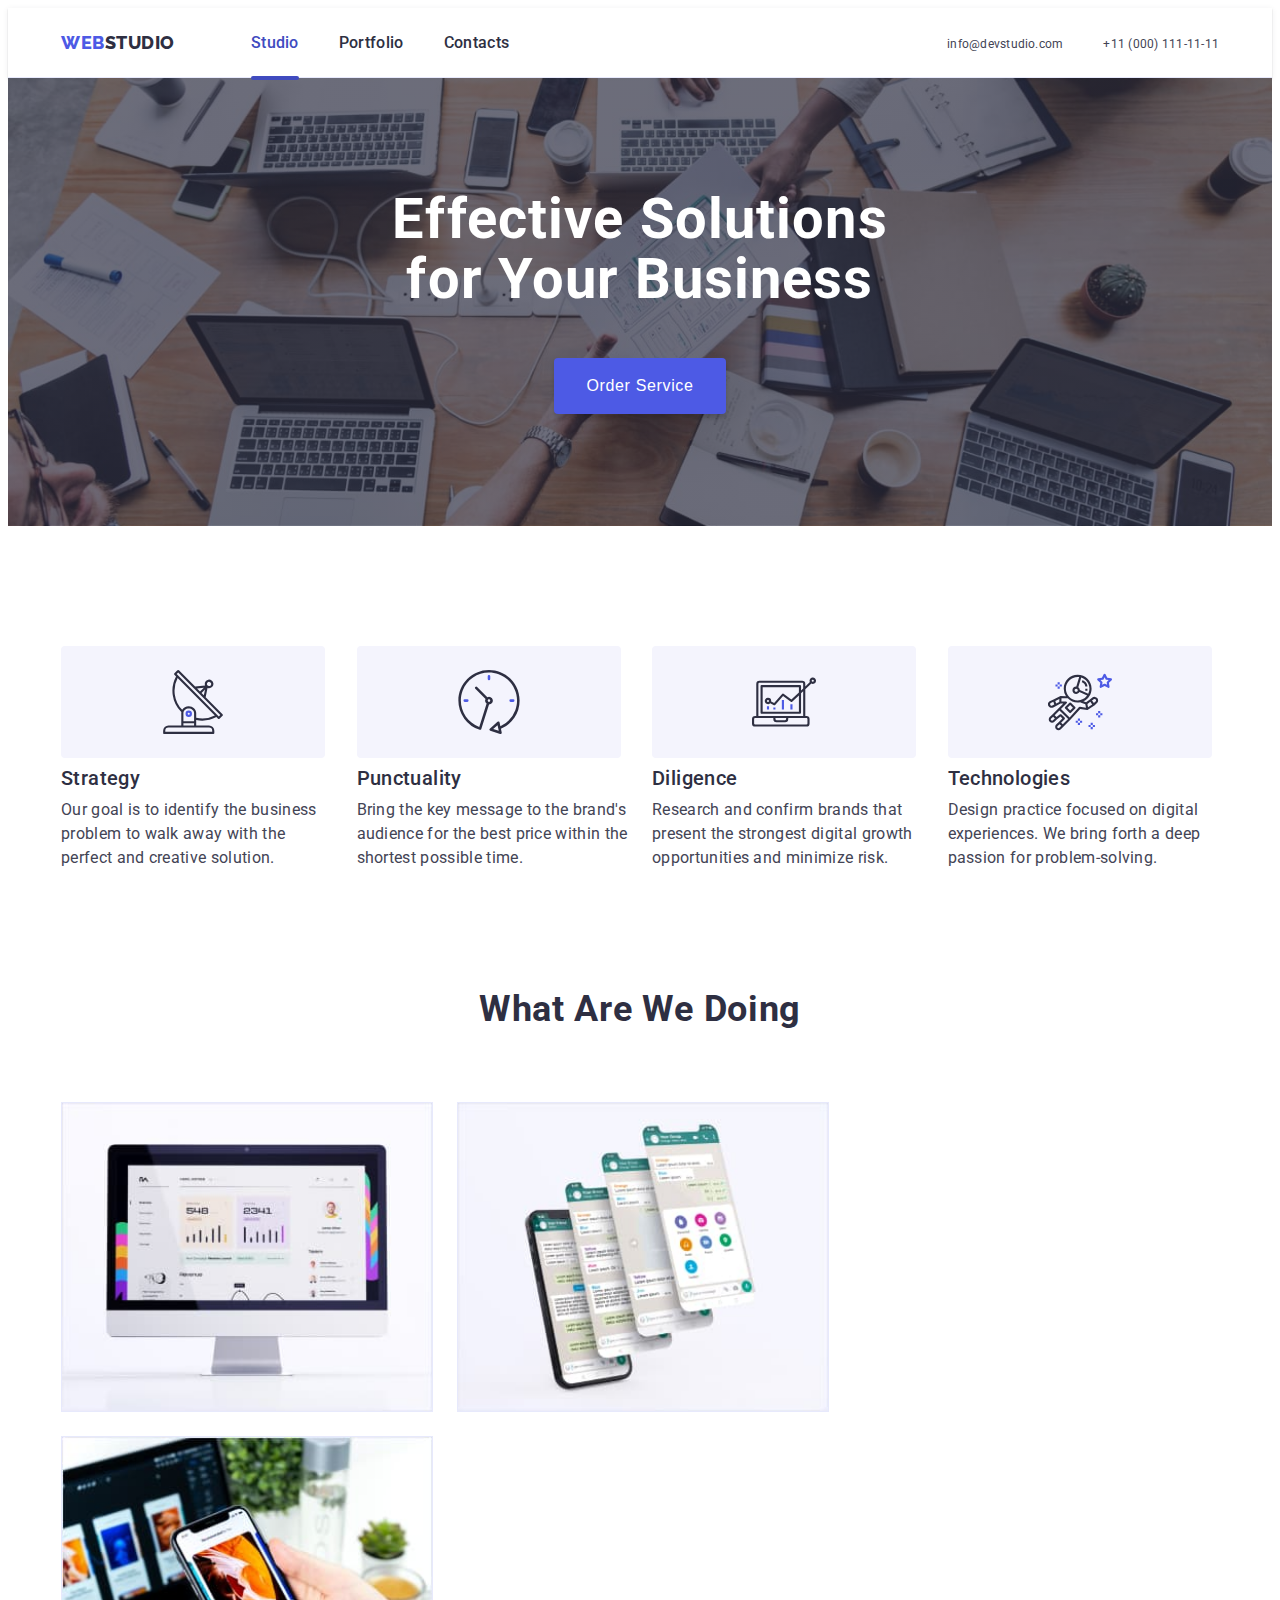
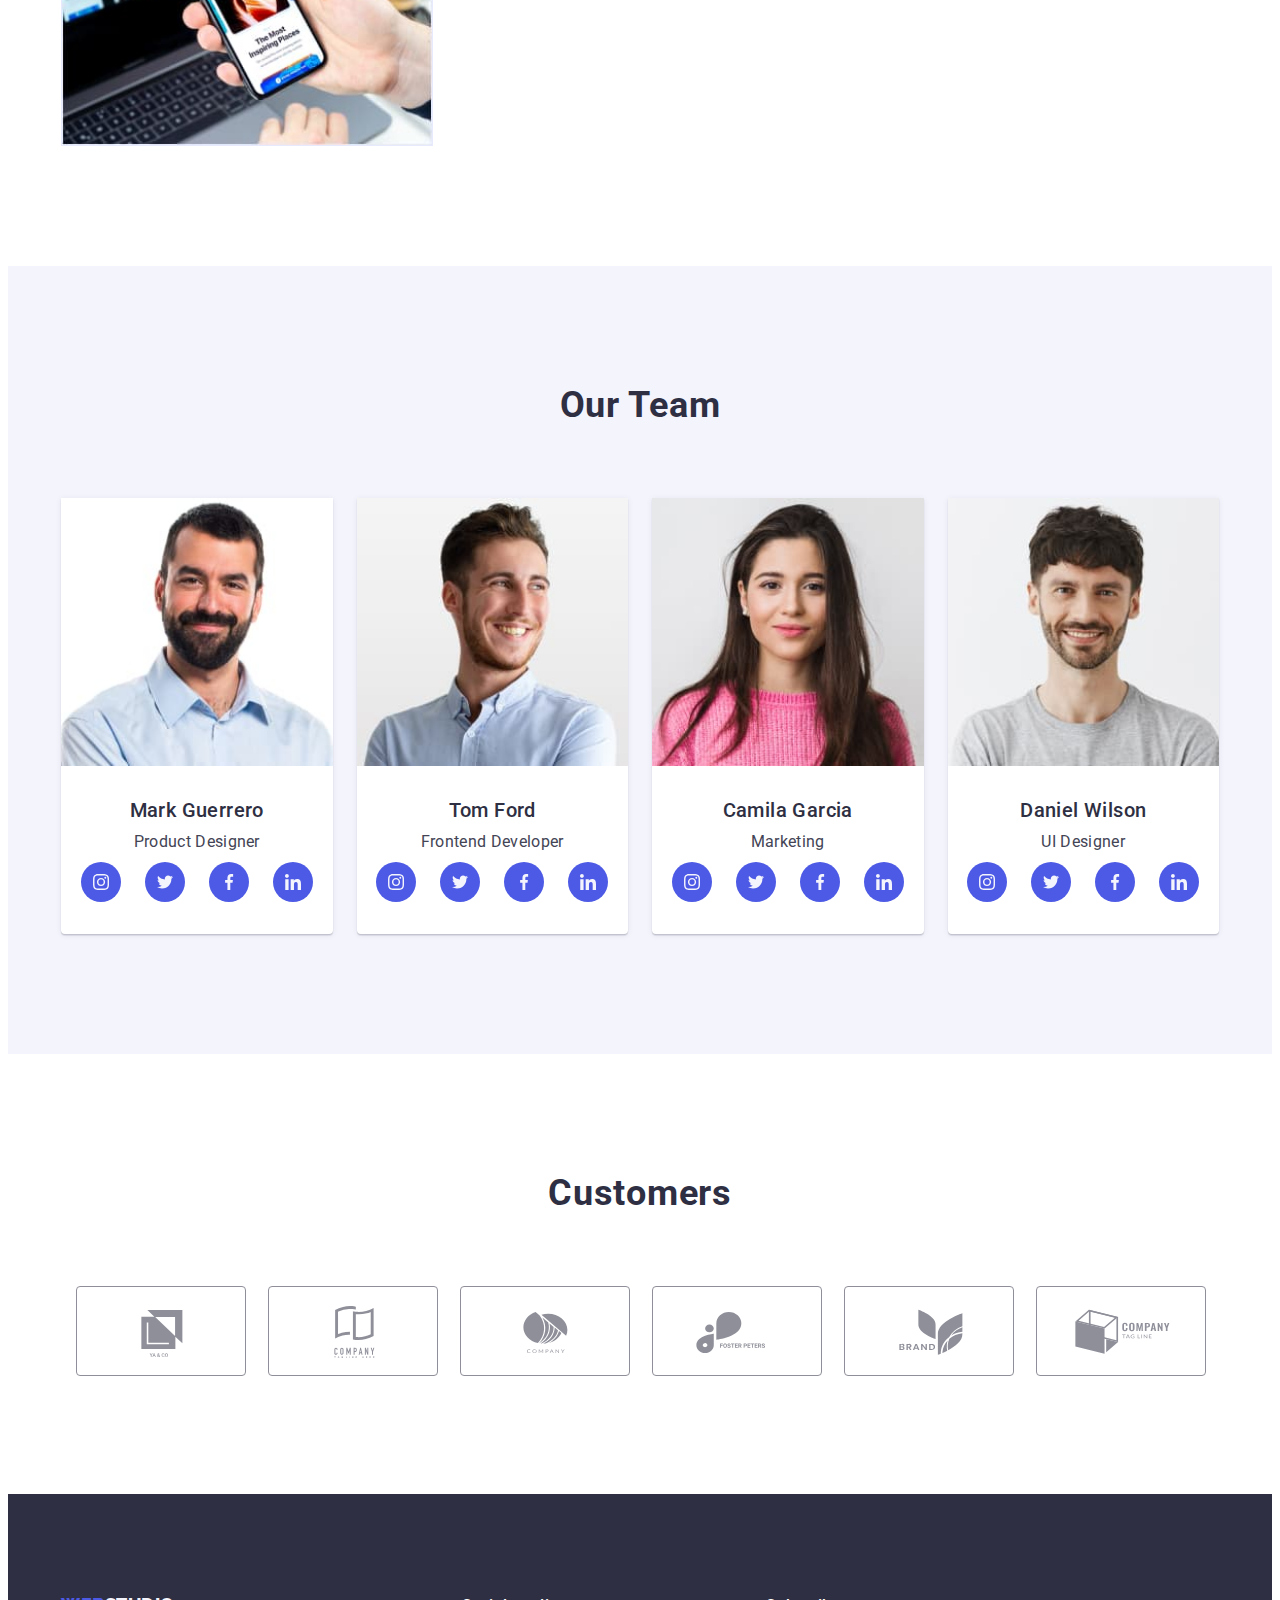
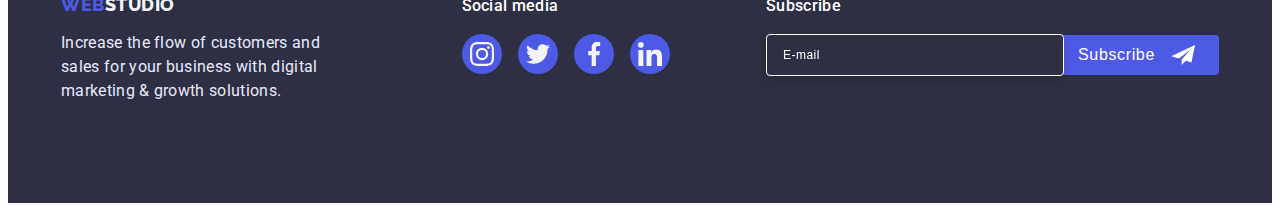
==== commit f522a794: "///" ====
--- a/index.html
+++ b/index.html
@@ -71,7 +71,7 @@
           </button>
           <ul class="mob-menu-list list">
             <li class="mob-menu-item">
-              <a class="mob-menu-link link bottom-studio" href="./index.html"
+              <a class="mob-menu-link-studio link" href="./index.html"
                 >Studio</a
               >
             </li>
@@ -147,7 +147,7 @@
           <ul class="about-list list">
             <li class="about-item">
               <div class="icon-container">
-                <svg width="64">
+                <svg width="64" height="64">
                   <use href="./images/icons.svg#icon-antenna"></use>
                 </svg>
               </div>
@@ -160,7 +160,7 @@
 
             <li class="about-item">
               <div class="icon-container">
-                <svg width="64">
+                <svg width="64" height="64">
                   <use href="./images/icons.svg#icon-clock"></use>
                 </svg>
               </div>
@@ -173,7 +173,7 @@
 
             <li class="about-item">
               <div class="icon-container">
-                <svg width="64">
+                <svg width="64" height="64">
                   <use href="./images/icons.svg#icon-diagram"></use>
                 </svg>
               </div>
@@ -186,7 +186,7 @@
 
             <li class="about-item">
               <div class="icon-container">
-                <svg width="64">
+                <svg width="64" height="64">
                   <use href="./images/icons.svg#icon-astronaut"></use>
                 </svg>
               </div>
@@ -247,7 +247,7 @@
               />
               <div class="box-content">
                 <h3 class="team-top">Mark Guerrero</h3>
-                <p class="about-bottom">Product Designer</p>
+                <p class="team-bottom">Product Designer</p>
                 <ul class="team-soc-list list">
                   <li class="team-soc-item">
                     <a class="team-soc-link" href="">
@@ -369,7 +369,7 @@
 
             <li class="team-item">
               <img
-                srcset="./images/team4.jpg 1x, /images/team4@2x.jpg 2x"
+                srcset="./images/team4.jpg 1x, ./images/team4@2x.jpg 2x"
                 src="./images/team4.jpg"
                 alt="the man in the photo"
                 width="264"
--- a/css/styles.css
+++ b/css/styles.css
@@ -104,7 +104,7 @@
     height: 100%;
     background: var(--text-btn-color);
     box-shadow: 0px 2px 1px rgba(46, 47, 66, 0.08), 0px 1px 1px rgba(46, 47, 66, 0.16), 0px 1px 6px rgba(46, 47, 66, 0.08);
-    padding: var(--card-set-gap) var(--card-set-gap) 40px 40px;
+    padding: 80px var(--card-set-gap) 40px 40px;
     display: flex;
     flex-direction: column;
     justify-content: space-between;
@@ -117,6 +117,9 @@
     pointer-events: none;
 }
 .mob-menu-close-btn {
+    position: absolute;
+    top: 24px;
+    right: 24px;
     display: flex;
     margin-left: auto;
     justify-content: center;
@@ -127,7 +130,6 @@
     border: 1px solid var(--accent);
     border-radius: 50%;
     transition: background-color var(--transition-duration-and-fund);
-    margin-bottom: 32px;
 }
 .mob-menu-item:not(:last-child) {
     margin-bottom: 40px;
@@ -140,8 +142,16 @@
     text-transform: capitalize;
     color: var(--secondary-color);
 }
+.mob-menu-link-studio{
+    font-weight: 700;
+    font-size: 36px;
+    line-height: 1.11;
+    letter-spacing: 0.02em;
+    text-transform: capitalize;
+    color: var(--Pressed-state);
+}
 .mob-menu-adress-item{
-    margin-top: 40px;
+    margin-bottom: 48px;
 }
 .mob-menu-tel{
     font-weight: 500;
@@ -151,7 +161,7 @@
 }
 .tel {
     font-weight: 700;
-    font-size: 36px;
+    font-size: 26px;
     line-height: 1.11;
     letter-spacing: 0.02em;
     text-transform: capitalize;
@@ -160,8 +170,7 @@
 }
 .mob-menu-soc-list {
     display: flex;
-    justify-content: center;
-    gap: 56px;
+    gap: 36px;
     margin-top: 48px; 
 }
 .mob-menu-soc-item {
@@ -197,8 +206,6 @@
     overflow: hidden;
 }
 .hero{
-    display: flex;
-    justify-content: center;
     width : 100%;
     margin: 0 auto;
     background-color:var(--secondary-color);
@@ -215,12 +222,12 @@
     background-size: cover;
 }
 .hero-text{
-    font-weight:700;
+    font-weight:700px;
     font-size: 36px;
     letter-spacing: 0.02em;
     line-height: 1.11;
     color:var(--text-btn-color);
-    max-width: 320px;
+    width: 320px;
     margin: 0 auto;
     margin-bottom: 72px;
 }
@@ -303,6 +310,13 @@
     color:var(--secondary-color);
     margin-bottom: 8px; 
 }
+.team-bottom{
+    font-size: 16px;
+    line-height: 1.5;
+    text-align: center;
+    letter-spacing: 0.02em;
+
+}
 .team-item{
     background-color: var(--text-btn-color);
     width: 100%;
@@ -412,6 +426,7 @@
     letter-spacing: 0.02em;
     color:var(--accent);
     margin-top: 16px;
+    text-align: left;
 }
 .footer-logo{
     font-family: 'Raleway', sans-serif;
@@ -504,6 +519,7 @@
     align-items: center;
     padding: 8px 24px;
     gap: 16px;
+    margin: auto;
     transition:background-color var(--transition-duration-and-fund);
 }
 .footer-button:hover,
@@ -723,7 +739,7 @@
     width: 66px;
     height: 4px;
     left: 0px;
-    top: 44px;
+    top: 43px;
     background:var(--Pressed-state);
     border-radius: 2px;
 }
--- a/css/media.css
+++ b/css/media.css
@@ -28,6 +28,10 @@
     .container {
         width: 768px;
     }
+    .header-container{
+        padding-top: 16px;
+        padding-bottom: 16px;
+    }
     .menu-open-btn{
         display: none;
     }
@@ -50,7 +54,7 @@
         position: relative;
         font-weight: 500;
         font-size: 16px;
-        line-height: 1.5;
+        line-height: 1.17;
         letter-spacing: 0.02em;
         color:var(--secondary-color); 
         transition: color var(--transition-duration-and-fund);
@@ -64,7 +68,7 @@
         width: 48px;
         height: 4px;
         left: 0px;
-        top: 44px;
+        top: 48px;
         background-color:var(--Pressed-state);
         border-radius: 2px;
     } 
@@ -80,8 +84,8 @@
     }
     .link-tel{
         list-style: none;
-        font-size: 16px;
-        line-height: 1.5;
+        font-size: 12px;
+        line-height: 1.17;
         letter-spacing: 0.02em;
         color: var(--primary-color); 
         transition: color var(--transition-duration-and-fund);
@@ -99,6 +103,12 @@
         rgba(46, 47, 66, 0.7),
         rgba(46, 47, 66, 0.7)
         ), url(../images/hero-tablet-bg.jpg) ;
+    }
+    .hero-text{
+        font-size: 56px;
+        line-height: 1.07;
+        margin-bottom: 36px;
+        width: 496px;
     }
     .about-list{
         column-gap: var(--card-set-gap);
@@ -184,6 +194,13 @@
         padding-left: 15px;
         padding-right: 15px;
     }
+    .header-container{
+        padding-top: var(--card-set-gap);
+        padding-bottom: var(--card-set-gap);
+    }
+    .bottom-studio::after{
+        top: 43px;
+    }
     .section{
         padding-top: 120px;
         padding-bottom: 120px;
@@ -196,23 +213,28 @@
         gap: 40px;
     }
     .hero{
-       max-width : 1440px; 
-       background-image:linear-gradient(
+        padding-top: 112px;
+        padding-bottom: 112px;
+        max-width : 1440px; 
+        background-image:linear-gradient(
         rgba(46, 47, 66, 0.7),
         rgba(46, 47, 66, 0.7)
         ),  url(../images/hero-desctop-bg.jpg);
+    }
+    .hero-text{
+        margin-bottom: 48px;
     }
     .about{
         padding-top: 120px;
         padding-bottom: 0;
     }
-     .about-list{
-        gap: var(--card-set-gap);
-    }
-     .about-item{
+    .about-list{
+        gap: var(--card-set-gap);
+    }
+    .about-item{
         flex-basis: calc((100% - 3 * var(--card-set-gap)) / 4); 
     }
-     .icon-container{
+    .icon-container{
         width: 264px;
         height: 112px;
         display: flex;
@@ -241,7 +263,7 @@
         margin-bottom: 72px;
     }
     .doing{
-       display: flex;
+       display: block;
     }
     .doing-list{
         display: flex;
@@ -294,6 +316,7 @@
         width: 453px;
         margin-left: 80px;
     }
+  
 }
   
 
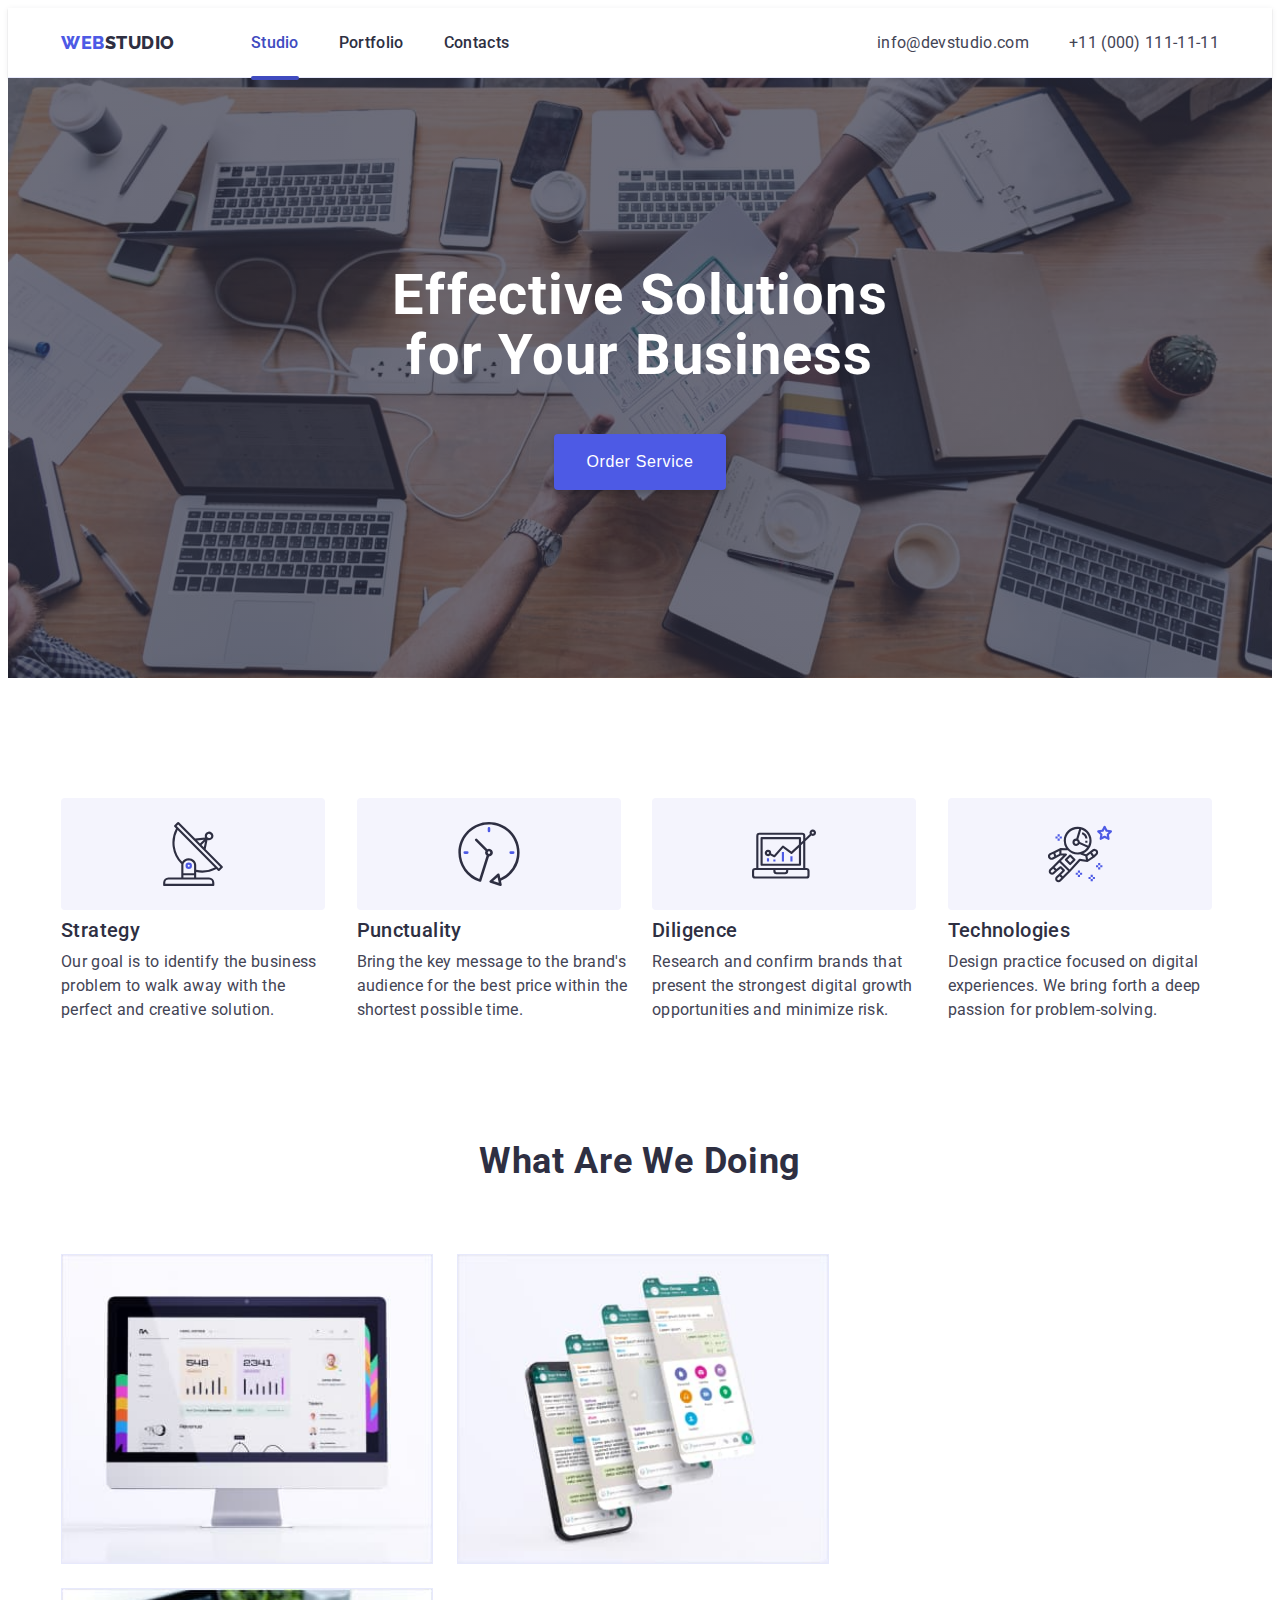
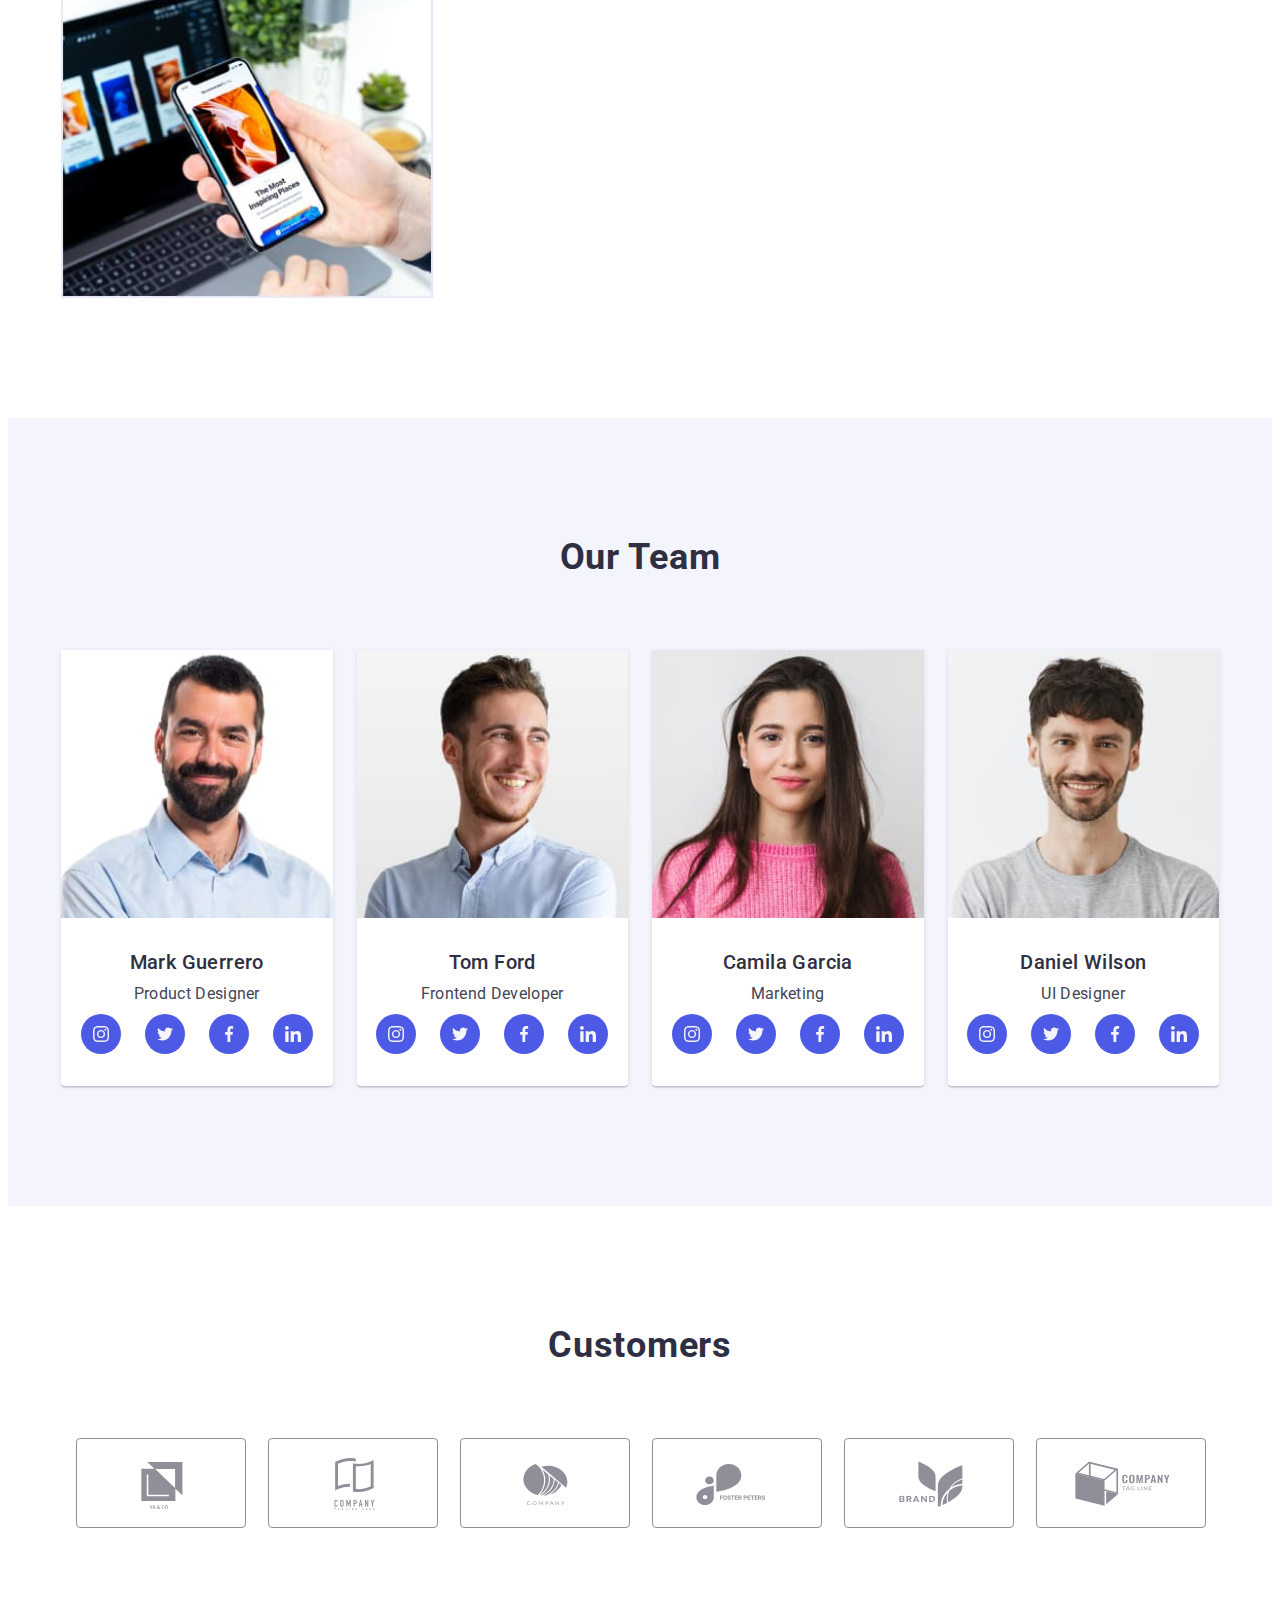
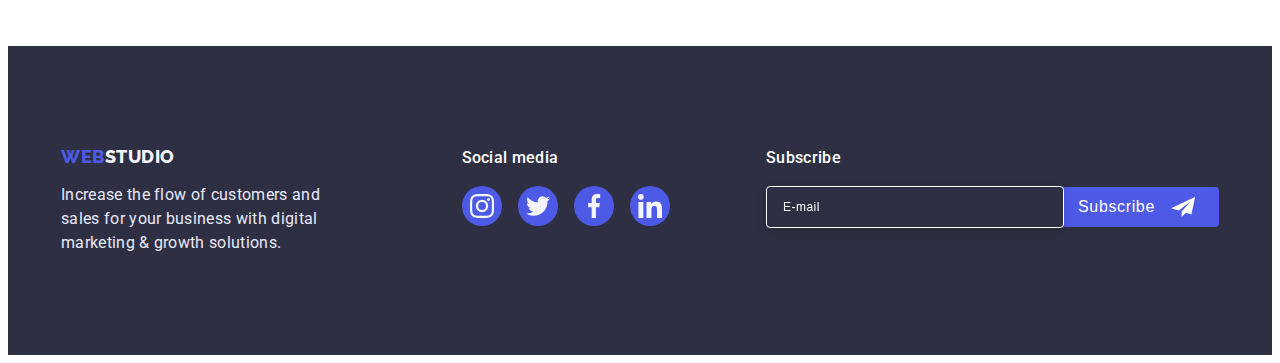
==== commit 14802686: "/" ====
--- a/index.html
+++ b/index.html
@@ -86,7 +86,7 @@
           </ul>
         </div>
         <div>
-          <ul class="mob-menu-adress list">
+          <ul class="mob-menu-adress-list list">
             <li class="mob-menu-adress-item">
               <a class="mob-menu-tel tel link" href="tel:+110001111111"
                 >+11 (000) 111-11-11</a
@@ -290,7 +290,7 @@
               />
               <div class="box-content">
                 <h3 class="team-top">Tom Ford</h3>
-                <p class="about-bottom">Frontend Developer</p>
+                <p class="team-bottom">Frontend Developer</p>
                 <ul class="team-soc-list list">
                   <li class="team-soc-item">
                     <a class="team-soc-link" href="">
@@ -333,7 +333,7 @@
               />
               <div class="box-content">
                 <h3 class="team-top">Camila Garcia</h3>
-                <p class="about-bottom">Marketing</p>
+                <p class="team-bottom">Marketing</p>
                 <ul class="team-soc-list list">
                   <li class="team-soc-item">
                     <a class="team-soc-link" href="">
@@ -376,7 +376,7 @@
               />
               <div class="box-content">
                 <h3 class="team-top">Daniel Wilson</h3>
-                <p class="about-bottom">UI Designer</p>
+                <p class="team-bottom">UI Designer</p>
                 <ul class="team-soc-list list">
                   <li class="team-soc-item">
                     <a class="team-soc-link" href="">
--- a/css/styles.css
+++ b/css/styles.css
@@ -148,10 +148,12 @@
     line-height: 1.11;
     letter-spacing: 0.02em;
     text-transform: capitalize;
-    color: var(--Pressed-state);
-}
-.mob-menu-adress-item{
-    margin-bottom: 48px;
+    color: var(--brand-color);
+}
+.mob-menu-adress-list{
+    display: flex;
+    flex-wrap: wrap;
+    row-gap: 40px;
 }
 .mob-menu-tel{
     font-weight: 500;
@@ -166,11 +168,10 @@
     letter-spacing: 0.02em;
     text-transform: capitalize;
     color: var(--brand-color);
-
 }
 .mob-menu-soc-list {
     display: flex;
-    gap: 36px;
+    gap: var(--card-set-gap);
     margin-top: 48px; 
 }
 .mob-menu-soc-item {
@@ -224,10 +225,10 @@
 .hero-text{
     font-weight:700px;
     font-size: 36px;
-    letter-spacing: 0.02em;
     line-height: 1.11;
+    letter-spacing: 0.02em;
+    text-transform: capitalize;
     color:var(--text-btn-color);
-    width: 320px;
     margin: 0 auto;
     margin-bottom: 72px;
 }
@@ -243,7 +244,7 @@
     color: var(--text-btn-color);
     padding: 16px 32px;
     display: block;
-    margin: 0 auto;
+    margin: auto;
     min-width: 169px;
     transition:background-color var(--transition-duration-and-fund);
 }
@@ -730,19 +731,7 @@
     border: 0px solid transparent;
 }
 /**--------PORTFOLIO-------*/ 
-.bottom-portfolio{
-    color: var(--Pressed-state);
-}
-.bottom-portfolio::after{
-    position: absolute;
-    content: "";
-    width: 66px;
-    height: 4px;
-    left: 0px;
-    top: 43px;
-    background:var(--Pressed-state);
-    border-radius: 2px;
-}
+
 .choice-btn{
     font-family: 'Roboto',sans-serif;
     font-weight: 500;
@@ -756,7 +745,7 @@
     padding: 12px 24px;
     display: block;
     margin: 0 auto;  
-    min-width: 69px;
+    min-width: 53px;
     transition: border-color var(--transition-duration-and-fund), background-color var(--transition-duration-and-fund),color var(--transition-duration-and-fund), box-shadow var(--transition-duration-and-fund) ;
 }
 .choice-btn:hover,
--- a/css/media.css
+++ b/css/media.css
@@ -2,6 +2,9 @@
 @media screen and (min-width:428px){
     .container{
         width: 428px;
+    }
+    .tel{
+        font-size: 36px;
     }
     .customers-item{
         width: calc((100% - 16px) / 2);
@@ -109,6 +112,7 @@
         line-height: 1.07;
         margin-bottom: 36px;
         width: 496px;
+        text-transform: none;
     }
     .about-list{
         column-gap: var(--card-set-gap);
@@ -173,6 +177,19 @@
     .footer-input{
         margin-bottom: 0;
     }
+    .bottom-portfolio::after{
+        position: absolute;
+        content: "";
+        width: 66px;
+        height: 4px;
+        left: 0px;
+        top: 48px;
+        background:var(--Pressed-state);
+        border-radius: 2px;
+    }
+    .bottom-portfolio{
+        color: var(--Pressed-state);
+    }
 }
     
 
@@ -212,9 +229,12 @@
         flex-direction: row;
         gap: 40px;
     }
-    .hero{
-        padding-top: 112px;
-        padding-bottom: 112px;
+    .link-tel{
+        font-size: 16px;
+    }
+    .hero{
+        padding-top: 188px;
+        padding-bottom: 188px;
         max-width : 1440px; 
         background-image:linear-gradient(
         rgba(46, 47, 66, 0.7),
@@ -316,6 +336,10 @@
         width: 453px;
         margin-left: 80px;
     }
+    .bottom-portfolio::after{
+        top: 43px;
+    }
+    
   
 }
   
